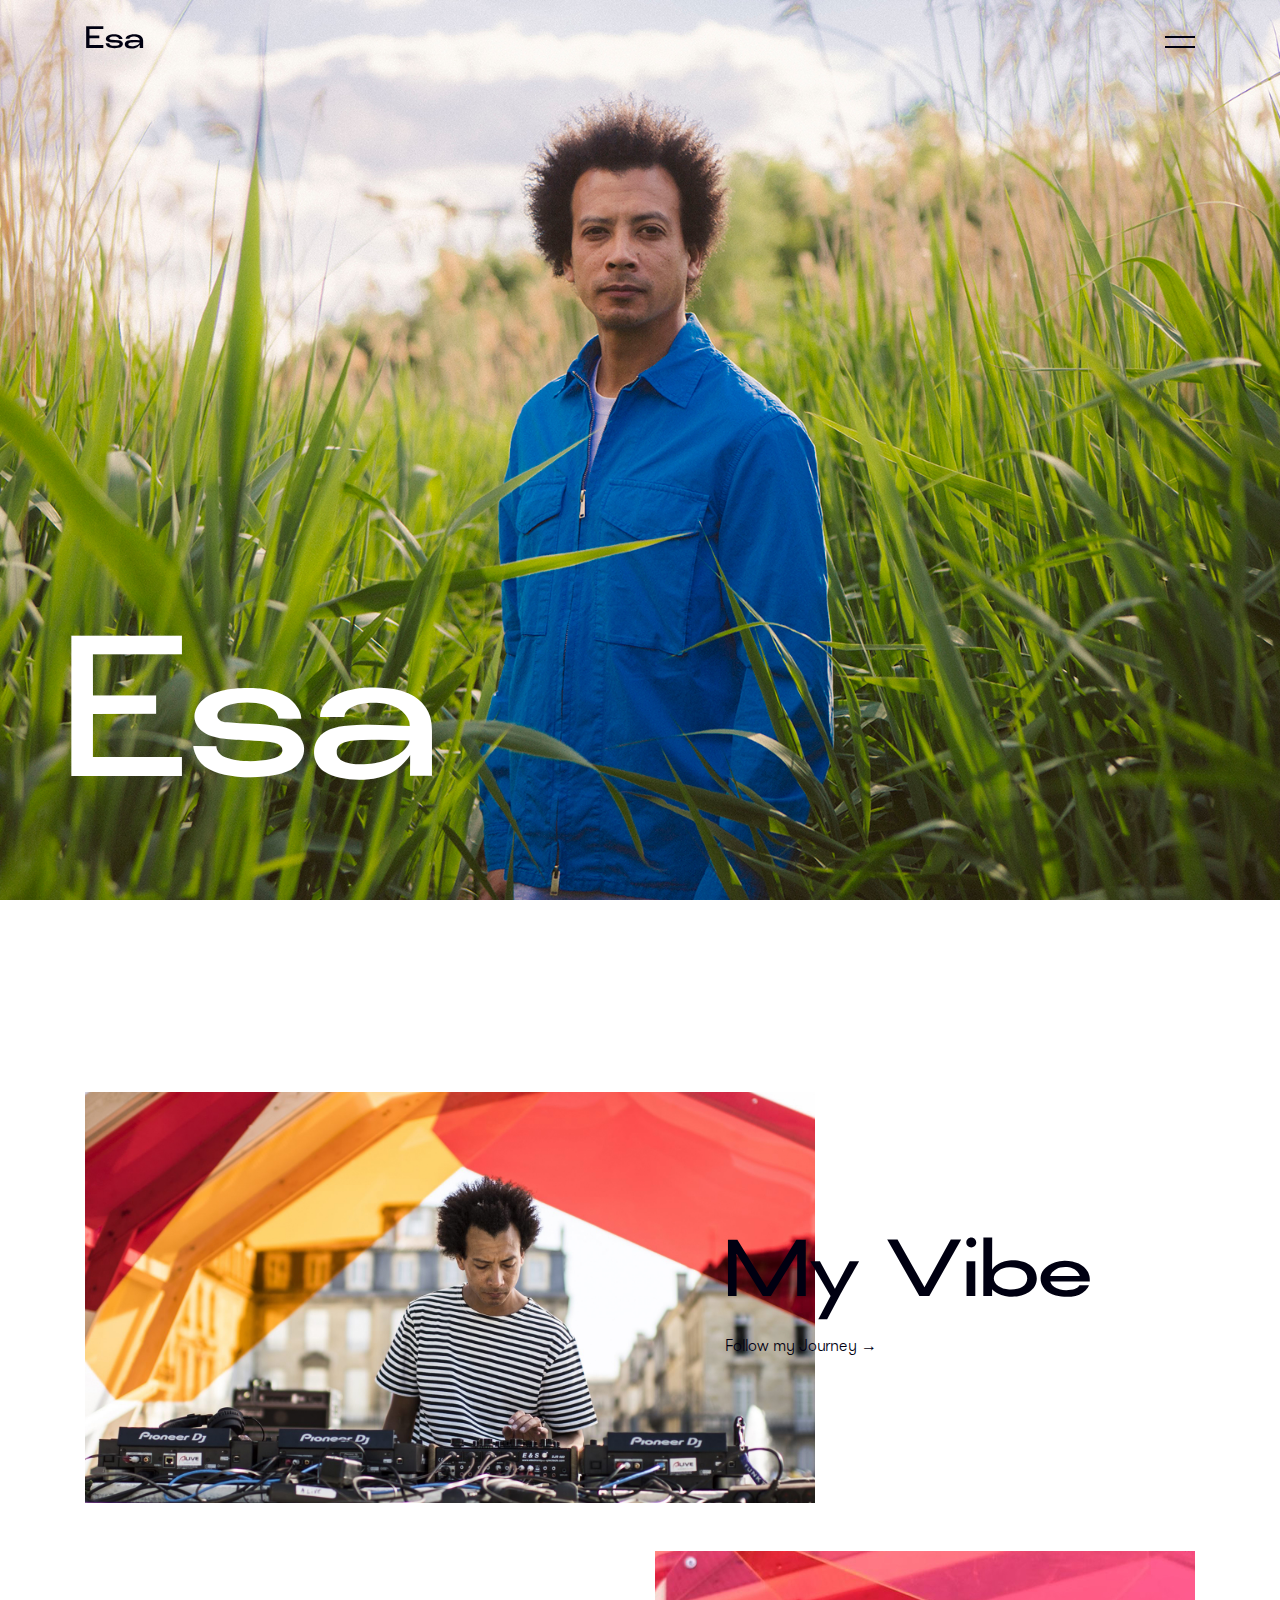
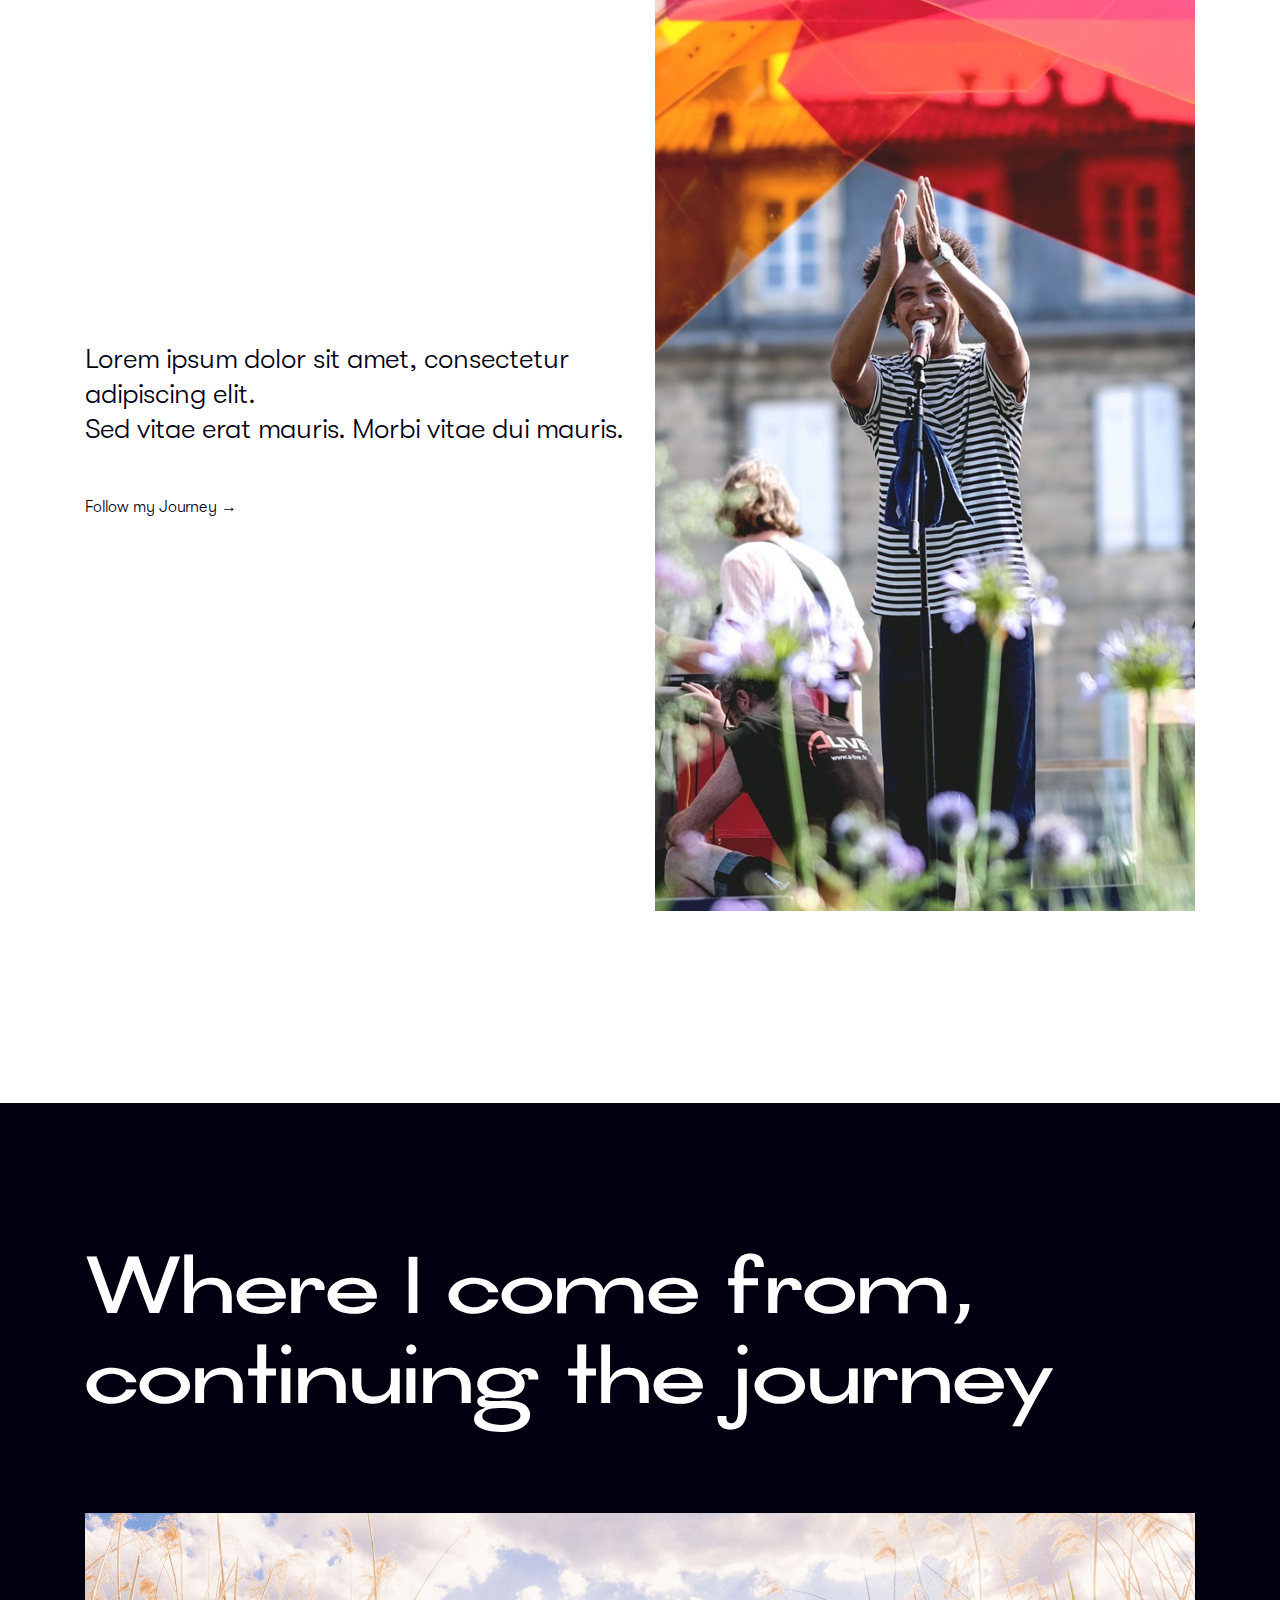
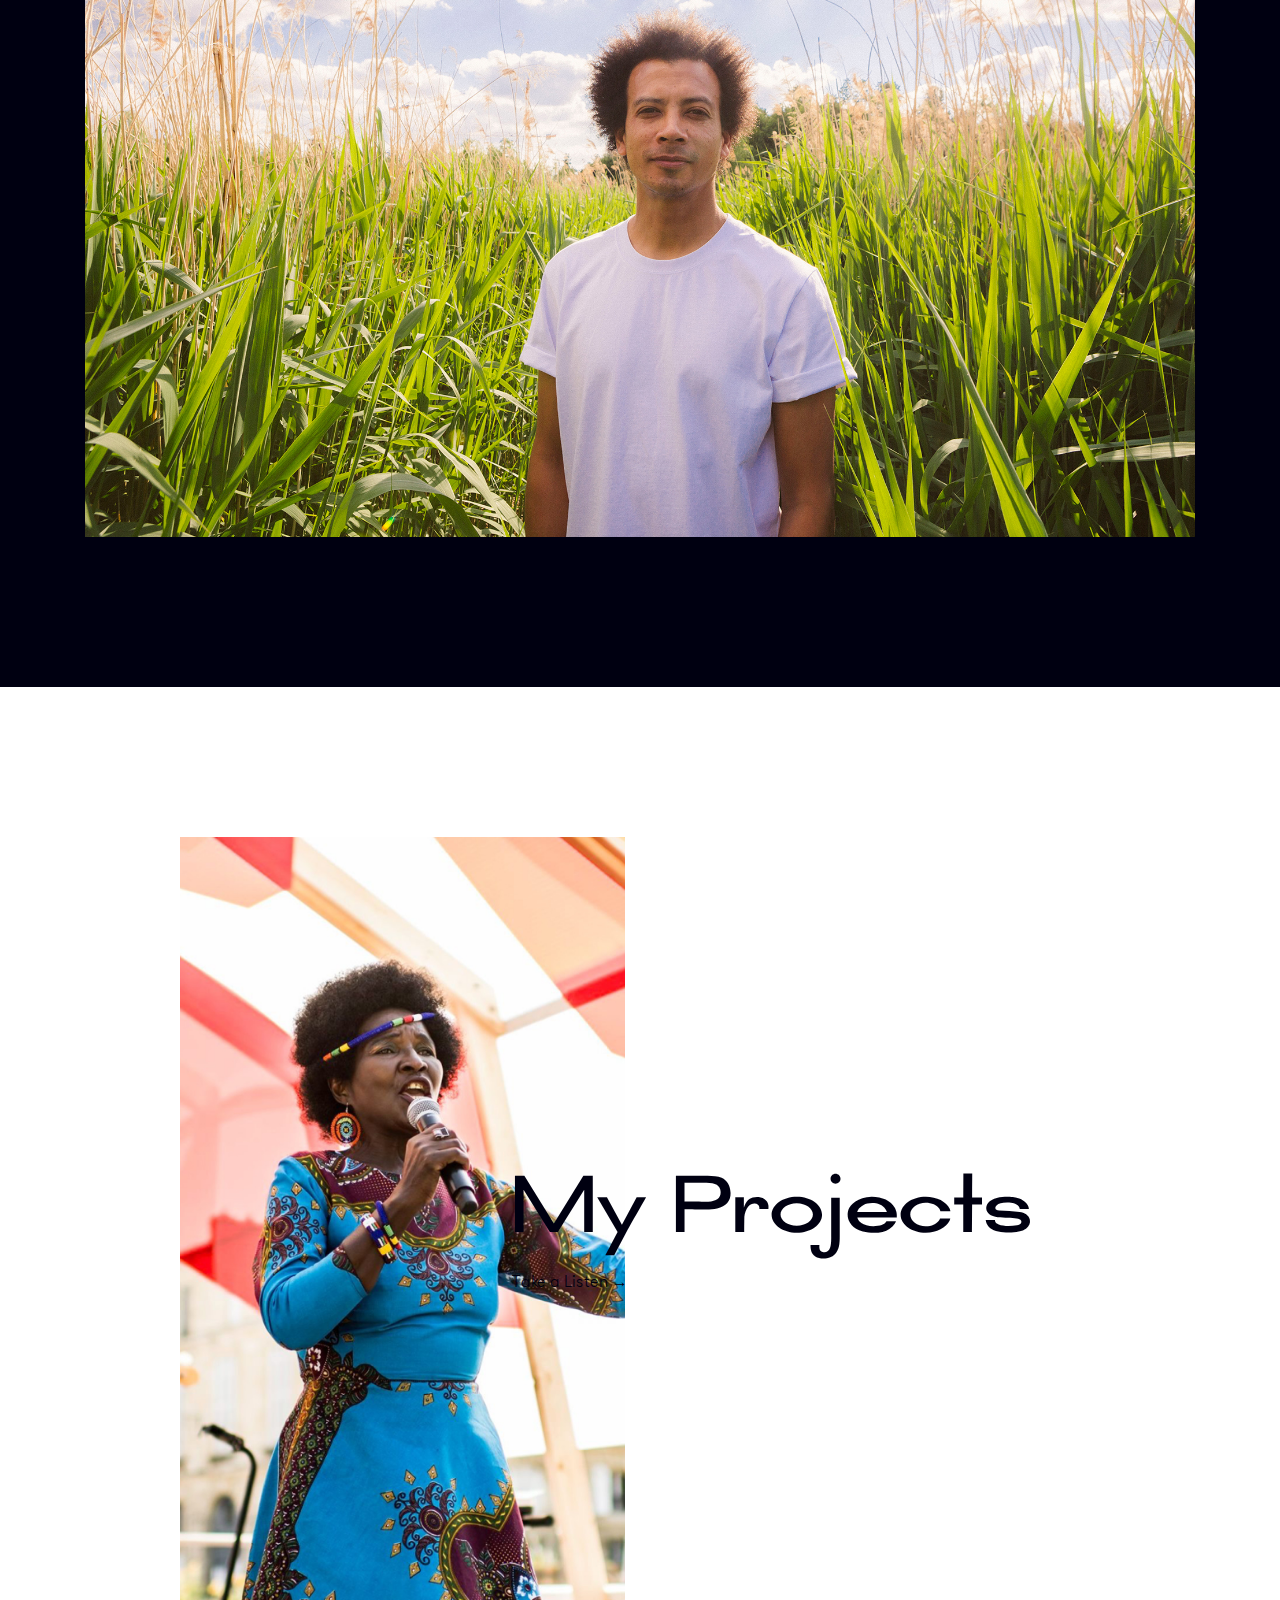
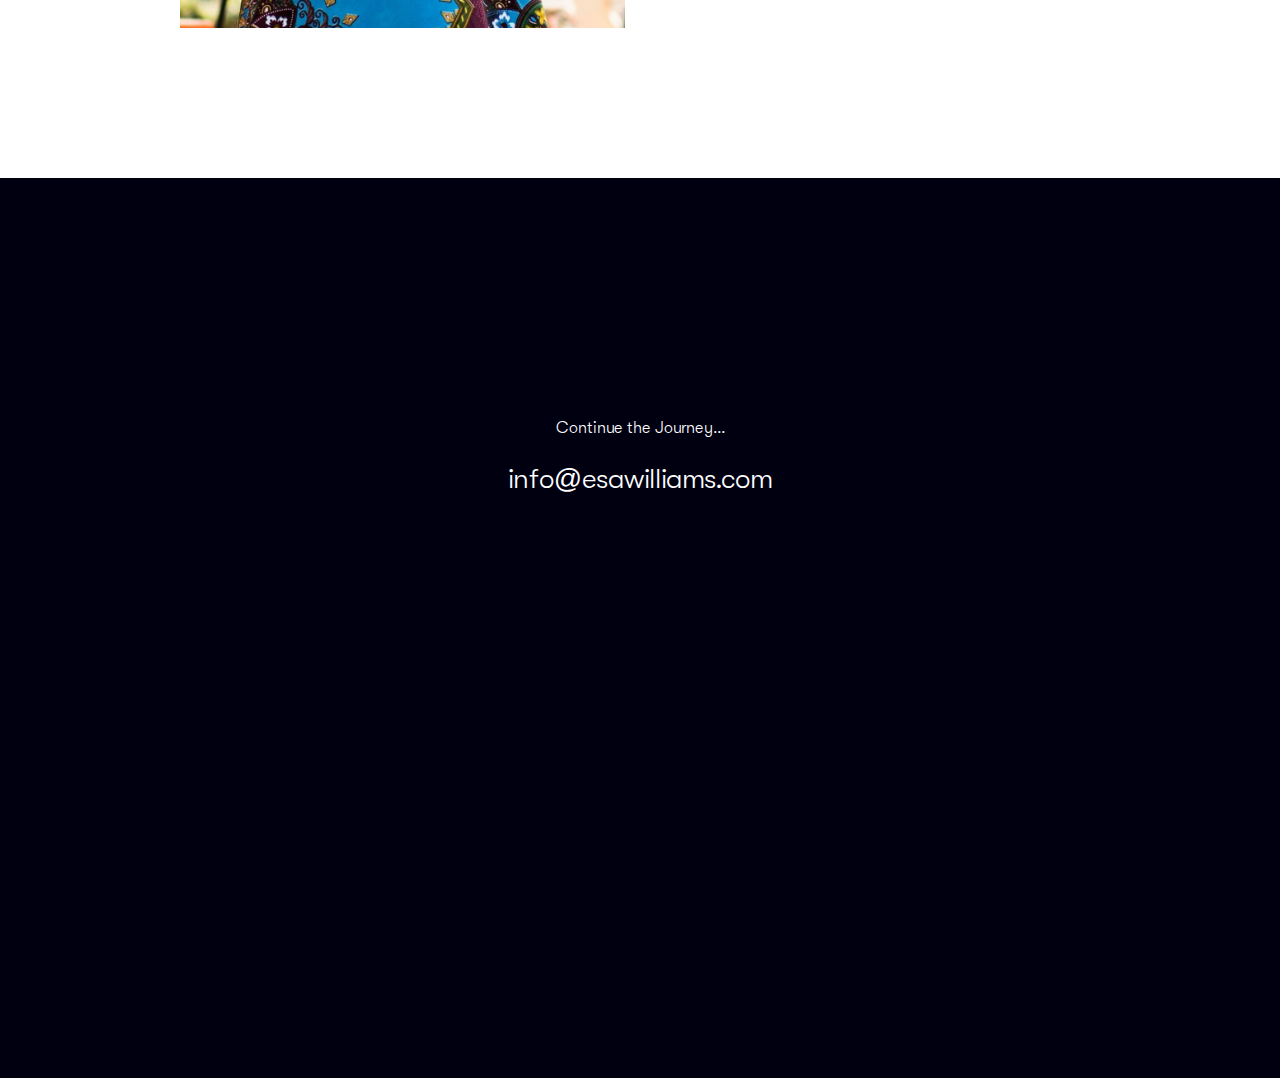
==== index.html @ cf5dcef5 "Initial commit" ====
<!DOCTYPE html>
<html lang="en">

<head>

  <meta charset="utf-8">
  <meta name="viewport" content="width=device-width, initial-scale=1, shrink-to-fit=no">
  <meta name="description" content="">
  <meta name="author" content="">

  <title>Esa</title>

  <!-- Bootstrap core CSS -->
  <link href="vendor/bootstrap/css/bootstrap.min.css" rel="stylesheet">

  <!-- Custom fonts for this template -->
  <link href="vendor/fontawesome-free/css/all.min.css" rel="stylesheet" type="text/css">
  <link href="https://fonts.googleapis.com/css?family=Montserrat:400,700" rel="stylesheet" type="text/css">
  <link href='https://fonts.googleapis.com/css?family=Kaushan+Script' rel='stylesheet' type='text/css'>
  <link href='https://fonts.googleapis.com/css?family=Droid+Serif:400,700,400italic,700italic' rel='stylesheet' type='text/css'>
  <link href='https://fonts.googleapis.com/css?family=Roboto+Slab:400,100,300,700' rel='stylesheet' type='text/css'>

  <!-- Custom styles for this template -->
  <link href="css/agency.css" rel="stylesheet">

</head>

<body id="page-top">

  <!-- Navigation -->
  <nav class="navbar navbar-dark fixed-top" id="mainNav">
    <div class="container justify-content-between">
      <a class="navbar-brand js-scroll-trigger" href="index.html">Esa</a>
      <button class="navbar-toggler navbar-toggler-right" type="button">
        <span></span>
        <span></span>
      </button>
    </div>
  </div>
  </nav>
  <div class="mobile-navbar h-100 d-flex align-items-center justify-content-center text-center">
    <div>
      <a class="d-block text-white js-scroll-trigger" href="#home">Home</a>
      <a class="d-block text-white js-scroll-trigger" href="#myvibe">My Vibe</a>
      <a class="d-block text-white js-scroll-trigger" href="#myjourney">My Journey</a>
      <a class="d-block text-white js-scroll-trigger" href="#myprojects">My Projects</a>
    </div>
  </div>

  <!-- Header -->
  <header class="h-100 d-flex align-items-end" id="home">
    <div class="container">
      <div class="row">
        <h1 class="mb-5">Esa</h1>
      </div>
    </div>
  </header>

  <!-- My Vibe -->
  <section class="page-section" id="myvibe">
    <div class="container">
      <div class="row d-flex align-items-center">
        <div class="col-md-8">
          <img class="img-fluid" src="img/home02.jpg" data-rellax-speed="1"/>
        </div>
        <div class="col-md-5 offset-md-6 position-absolute">
          <h1>My Vibe</h1>
          <a href="page-archive.html">Follow my Journey →</a>
        </div>
      </div>
      <div class="row pt-5 d-flex align-items-center">
        <div class="col-md-6">
          <h3 class="mb-5">
            Lorem ipsum dolor sit amet, consectetur adipiscing elit.
            <br/>
            Sed vitae erat mauris. Morbi vitae dui mauris.
          </h3>
          <a class="mt-3" href="page-archive.html">Follow my Journey →</a>
        </div>
        <div class="col-md-6">
          <img class="img-fluid" src="img/home03.jpg" data-rellax-speed="0.5"/>
        </div>
      </div>
    </div>
  </section>

  <!-- My Journey -->
  <section class="bg-dark" id="myjourney">
    <div class="container">
      <div class="row">
        <div class="col-12">
          <h1 class="text-white">Where I come from, continuing the journey</h1>
          <a href="#">Get to know me →</a>
        </div>
      </div>
    </div>
    <div class="container">
      <div class="row pt-5">
        <div class="col-12">
          <img class="img-fluid" src="img/home04.jpg" data-rellax-speed="0.5"/>
        </div>
      </div>  
    </div>
  </section>

  <!-- My Projects -->
  <section id="myprojects">
    <div class="container">
      <div class="row d-flex align-items-center">
        <div class="col-md-5 offset-md-1">
          <img class="img-fluid" src="img/home05.jpg" data-rellax-speed="1"/>
        </div>
        <div class="col-md-6 offset-md-4 position-absolute">
          <h1>My Projects</h1>
          <a href="#">Take a Listen →</a>
        </div>
      </div>
    </div>
  </section>

  <!-- Footer -->
  <footer class="footer page-section bg-dark">
    <div class="container py-5">
      <div class="row align-items-center">
        <div class="col-md-12">
          <p class="text-white">
            Continue the Journey...
          </p>
          <h3 class="text-white py-2">
            info@esawilliams.com
          </h3>
        </div>
      </div>
      <div class="row align-items-center">
        <div class="col-md-12">
          <ul class="list-inline quicklinks">
            <li class="list-inline-item">
              <a href="#">instagram</a>
            </li>
            <li class="list-inline-item">
              <a href="#">facebook</a>
            </li>
          </ul>
        </div>
      </div>
    </div>
  </footer>

  <!-- Portfolio Modals -->

  <!-- Modal 1 -->
  <div class="portfolio-modal modal fade" id="portfolioModal1" tabindex="-1" role="dialog" aria-hidden="true">
    <div class="modal-dialog">
      <div class="modal-content">
        <div class="close-modal" data-dismiss="modal">
          <div class="lr">
            <div class="rl"></div>
          </div>
        </div>
        <div class="container">
          <div class="row">
            <div class="col-lg-8 mx-auto">
              <div class="modal-body">
                <!-- Project Details Go Here -->
                <h2 class="text-uppercase">Project Name</h2>
                <p class="item-intro text-muted">Lorem ipsum dolor sit amet consectetur.</p>
                <img class="img-fluid d-block mx-auto" src="img/portfolio/01-full.jpg" alt="">
                <p>Use this area to describe your project. Lorem ipsum dolor sit amet, consectetur adipisicing elit. Est blanditiis dolorem culpa incidunt minus dignissimos deserunt repellat aperiam quasi sunt officia expedita beatae cupiditate, maiores repudiandae, nostrum, reiciendis facere nemo!</p>
                <ul class="list-inline">
                  <li>Date: January 2017</li>
                  <li>Client: Threads</li>
                  <li>Category: Illustration</li>
                </ul>
                <button class="btn btn-primary" data-dismiss="modal" type="button">
                  <i class="fas fa-times"></i>
                  Close Project</button>
              </div>
            </div>
          </div>
        </div>
      </div>
    </div>
  </div>

  <!-- Modal 2 -->
  <div class="portfolio-modal modal fade" id="portfolioModal2" tabindex="-1" role="dialog" aria-hidden="true">
    <div class="modal-dialog">
      <div class="modal-content">
        <div class="close-modal" data-dismiss="modal">
          <div class="lr">
            <div class="rl"></div>
          </div>
        </div>
        <div class="container">
          <div class="row">
            <div class="col-lg-8 mx-auto">
              <div class="modal-body">
                <!-- Project Details Go Here -->
                <h2 class="text-uppercase">Project Name</h2>
                <p class="item-intro text-muted">Lorem ipsum dolor sit amet consectetur.</p>
                <img class="img-fluid d-block mx-auto" src="img/portfolio/02-full.jpg" alt="">
                <p>Use this area to describe your project. Lorem ipsum dolor sit amet, consectetur adipisicing elit. Est blanditiis dolorem culpa incidunt minus dignissimos deserunt repellat aperiam quasi sunt officia expedita beatae cupiditate, maiores repudiandae, nostrum, reiciendis facere nemo!</p>
                <ul class="list-inline">
                  <li>Date: January 2017</li>
                  <li>Client: Explore</li>
                  <li>Category: Graphic Design</li>
                </ul>
                <button class="btn btn-primary" data-dismiss="modal" type="button">
                  <i class="fas fa-times"></i>
                  Close Project</button>
              </div>
            </div>
          </div>
        </div>
      </div>
    </div>
  </div>

  <!-- Modal 3 -->
  <div class="portfolio-modal modal fade" id="portfolioModal3" tabindex="-1" role="dialog" aria-hidden="true">
    <div class="modal-dialog">
      <div class="modal-content">
        <div class="close-modal" data-dismiss="modal">
          <div class="lr">
            <div class="rl"></div>
          </div>
        </div>
        <div class="container">
          <div class="row">
            <div class="col-lg-8 mx-auto">
              <div class="modal-body">
                <!-- Project Details Go Here -->
                <h2 class="text-uppercase">Project Name</h2>
                <p class="item-intro text-muted">Lorem ipsum dolor sit amet consectetur.</p>
                <img class="img-fluid d-block mx-auto" src="img/portfolio/03-full.jpg" alt="">
                <p>Use this area to describe your project. Lorem ipsum dolor sit amet, consectetur adipisicing elit. Est blanditiis dolorem culpa incidunt minus dignissimos deserunt repellat aperiam quasi sunt officia expedita beatae cupiditate, maiores repudiandae, nostrum, reiciendis facere nemo!</p>
                <ul class="list-inline">
                  <li>Date: January 2017</li>
                  <li>Client: Finish</li>
                  <li>Category: Identity</li>
                </ul>
                <button class="btn btn-primary" data-dismiss="modal" type="button">
                  <i class="fas fa-times"></i>
                  Close Project</button>
              </div>
            </div>
          </div>
        </div>
      </div>
    </div>
  </div>

  <!-- Modal 4 -->
  <div class="portfolio-modal modal fade" id="portfolioModal4" tabindex="-1" role="dialog" aria-hidden="true">
    <div class="modal-dialog">
      <div class="modal-content">
        <div class="close-modal" data-dismiss="modal">
          <div class="lr">
            <div class="rl"></div>
          </div>
        </div>
        <div class="container">
          <div class="row">
            <div class="col-lg-8 mx-auto">
              <div class="modal-body">
                <!-- Project Details Go Here -->
                <h2 class="text-uppercase">Project Name</h2>
                <p class="item-intro text-muted">Lorem ipsum dolor sit amet consectetur.</p>
                <img class="img-fluid d-block mx-auto" src="img/portfolio/04-full.jpg" alt="">
                <p>Use this area to describe your project. Lorem ipsum dolor sit amet, consectetur adipisicing elit. Est blanditiis dolorem culpa incidunt minus dignissimos deserunt repellat aperiam quasi sunt officia expedita beatae cupiditate, maiores repudiandae, nostrum, reiciendis facere nemo!</p>
                <ul class="list-inline">
                  <li>Date: January 2017</li>
                  <li>Client: Lines</li>
                  <li>Category: Branding</li>
                </ul>
                <button class="btn btn-primary" data-dismiss="modal" type="button">
                  <i class="fas fa-times"></i>
                  Close Project</button>
              </div>
            </div>
          </div>
        </div>
      </div>
    </div>
  </div>

  <!-- Modal 5 -->
  <div class="portfolio-modal modal fade" id="portfolioModal5" tabindex="-1" role="dialog" aria-hidden="true">
    <div class="modal-dialog">
      <div class="modal-content">
        <div class="close-modal" data-dismiss="modal">
          <div class="lr">
            <div class="rl"></div>
          </div>
        </div>
        <div class="container">
          <div class="row">
            <div class="col-lg-8 mx-auto">
              <div class="modal-body">
                <!-- Project Details Go Here -->
                <h2 class="text-uppercase">Project Name</h2>
                <p class="item-intro text-muted">Lorem ipsum dolor sit amet consectetur.</p>
                <img class="img-fluid d-block mx-auto" src="img/portfolio/05-full.jpg" alt="">
                <p>Use this area to describe your project. Lorem ipsum dolor sit amet, consectetur adipisicing elit. Est blanditiis dolorem culpa incidunt minus dignissimos deserunt repellat aperiam quasi sunt officia expedita beatae cupiditate, maiores repudiandae, nostrum, reiciendis facere nemo!</p>
                <ul class="list-inline">
                  <li>Date: January 2017</li>
                  <li>Client: Southwest</li>
                  <li>Category: Website Design</li>
                </ul>
                <button class="btn btn-primary" data-dismiss="modal" type="button">
                  <i class="fas fa-times"></i>
                  Close Project</button>
              </div>
            </div>
          </div>
        </div>
      </div>
    </div>
  </div>

  <!-- Modal 6 -->
  <div class="portfolio-modal modal fade" id="portfolioModal6" tabindex="-1" role="dialog" aria-hidden="true">
    <div class="modal-dialog">
      <div class="modal-content">
        <div class="close-modal" data-dismiss="modal">
          <div class="lr">
            <div class="rl"></div>
          </div>
        </div>
        <div class="container">
          <div class="row">
            <div class="col-lg-8 mx-auto">
              <div class="modal-body">
                <!-- Project Details Go Here -->
                <h2 class="text-uppercase">Project Name</h2>
                <p class="item-intro text-muted">Lorem ipsum dolor sit amet consectetur.</p>
                <img class="img-fluid d-block mx-auto" src="img/portfolio/06-full.jpg" alt="">
                <p>Use this area to describe your project. Lorem ipsum dolor sit amet, consectetur adipisicing elit. Est blanditiis dolorem culpa incidunt minus dignissimos deserunt repellat aperiam quasi sunt officia expedita beatae cupiditate, maiores repudiandae, nostrum, reiciendis facere nemo!</p>
                <ul class="list-inline">
                  <li>Date: January 2017</li>
                  <li>Client: Window</li>
                  <li>Category: Photography</li>
                </ul>
                <button class="btn btn-primary" data-dismiss="modal" type="button">
                  <i class="fas fa-times"></i>
                  Close Project</button>
              </div>
            </div>
          </div>
        </div>
      </div>
    </div>
  </div>

  <!-- Bootstrap core JavaScript -->
  <script src="vendor/jquery/jquery.min.js"></script>
  <script src="vendor/bootstrap/js/bootstrap.bundle.min.js"></script>

  <!-- Plugin JavaScript -->
  <script src="vendor/jquery-easing/jquery.easing.min.js"></script>

  <!-- Contact form JavaScript -->
  <script src="js/jqBootstrapValidation.js"></script>
  
  <script src="js/contact_me.js"></script>

  <!-- Custom scripts for this template -->
  <script src="js/agency.js"></script>
  <script src="js/rellax.min.js"></script>
  <script>
    var rellax = new Rellax('.rellax', {
      // center: true
      callback: function(position) {
          // callback every position change
          console.log(position);
      }
    });
  </script>

</body>

</html>
---- css/agency.css ----
/*!
 * Start Bootstrap - Agency v5.2.2 (https://startbootstrap.com/template-overviews/agency)
 * Copyright 2013-2019 Start Bootstrap
 * Licensed under MIT (https://github.com/BlackrockDigital/startbootstrap-agency/blob/master/LICENSE)
 */

@font-face {
	font-family: 'KonstantGrotesk';
	src: url('../fonts/KonstantGrotesk.eot');
	src: local('☺'), url('../fonts/KonstantGrotesk.woff') format('woff'), url('../fonts/KonstantGrotesk.ttf') format('truetype'), url('../fonts/KonstantGrotesk.svg') format('svg');
	font-weight: normal;
	font-style: normal;
}
@font-face {font-family: "GT Walsheim Pro Light";
  src: url("../fonts/1006eedb0e2fc86da0e0e58d55270c83.eot"); /* IE9*/
  src: url("../fonts/1006eedb0e2fc86da0e0e58d55270c83.eot?#iefix") format("embedded-opentype"), /* IE6-IE8 */
  url("../fonts/1006eedb0e2fc86da0e0e58d55270c83.woff2") format("woff2"), /* chrome、firefox */
  url("../fonts/1006eedb0e2fc86da0e0e58d55270c83.woff") format("woff"), /* chrome、firefox */
  url("../fonts/1006eedb0e2fc86da0e0e58d55270c83.ttf") format("truetype"), /* chrome、firefox、opera、Safari, Android, iOS 4.2+*/
  url("../fonts/1006eedb0e2fc86da0e0e58d55270c83.svg#GT Walsheim Pro Light") format("svg"); /* iOS 4.1- */
}

html, body {
  position: relative;
  height: 100%;
  color: #000011;
  font-family: 'GT Walsheim Pro Light', -apple-system, BlinkMacSystemFont, 'Segoe UI', Roboto, 'Helvetica Neue', Arial, sans-serif, 'Apple Color Emoji', 'Segoe UI Emoji', 'Segoe UI Symbol', 'Noto Color Emoji';
}

p {
  line-height: 1.25;
}

a {
  color: #000011;
}

a:hover {
  color: #000011;
}

.text-primary {
  color: #fed136 !important;
}
.overlay-text {
  float:right;
  width:65%; /*important*/
  bottom:21vw; /*important*/
  padding: 25px;
}
h1,
h2,
h3,
h4,
h5,
h6 {
  line-height: 1.25;
  font-family: 'GT Walsheim Pro Light', -apple-system, BlinkMacSystemFont, 'Segoe UI', Roboto, 'Helvetica Neue', Arial, sans-serif, 'Apple Color Emoji', 'Segoe UI Emoji', 'Segoe UI Symbol', 'Noto Color Emoji';
}
h1{
  font-size: 3rem;
  font-family: 'KonstantGrotesk';
}
.bring-front{
  position: relative;
  z-index: 3;
}
.gradient{
  background: rgb(87,18,221);
  background: linear-gradient(0deg, rgba(87,18,221,1) 30%, rgba(251,180,0,1) 100%);
}
.parallax {
  perspective: 1px;
  height: 100vh;
  overflow-x: hidden;
  overflow-y: auto;
  perspective-origin: 100%;
}
.parallax-layer {
  position: absolute;
}
.rellax{
  position: absolute;
  transition: all 1200ms ease-out;
  z-index: 1;
}
.square-1 {
  width: 600px;
  height: 600px;
  top: 0px;
  right: 0px;
}
.square-2 {
  width: 600px;
  height: 600px;
  top: 0px;
  left: 0px;
  border-radius: 50%;
  z-index: 2 !important;
}
.page-section {
  position: relative;
  min-height: 100%;
  padding: 15% 0;
}

.page-section h2.section-heading {
  font-size: 40px;
  margin-top: 0;
  margin-bottom: 15px;
}

.page-section h3.section-subheading {
  font-size: 16px;
  font-weight: 400;
  font-style: italic;
  margin-bottom: 75px;
  text-transform: none;
  font-family: 'Droid Serif', -apple-system, BlinkMacSystemFont, 'Segoe UI', Roboto, 'Helvetica Neue', Arial, sans-serif, 'Apple Color Emoji', 'Segoe UI Emoji', 'Segoe UI Symbol', 'Noto Color Emoji';
}

@media (min-width: 768px) {
  section {
    padding: 150px 0;
  }
}

::-moz-selection {
  background: #fed136;
  text-shadow: none;
}

::selection {
  background: #fed136;
  text-shadow: none;
}

img::-moz-selection {
  background: transparent;
}

img::selection {
  background: transparent;
}

img::-moz-selection {
  background: transparent;
}

.btn {
  font-family: 'GT Walsheim Pro Light', -apple-system, BlinkMacSystemFont, 'Segoe UI', Roboto, 'Helvetica Neue', Arial, sans-serif, 'Apple Color Emoji', 'Segoe UI Emoji', 'Segoe UI Symbol', 'Noto Color Emoji';
  font-weight: 700;
}

.btn-xl {
  font-size: 18px;
  padding: 20px 40px;
}

.btn-primary {
  background-color: #fed136;
  border-color: #fed136;
}

.btn-primary:active, .btn-primary:focus, .btn-primary:hover {
  background-color: #fec810 !important;
  border-color: #fec810 !important;
  color: white;
}

.btn-primary:active, .btn-primary:focus {
  box-shadow: 0 0 0 0.2rem rgba(254, 209, 55, 0.5) !important;
}

#mainNav {
  background-color: #fff;
  padding: 1rem 2rem;
}

#mainNav .navbar-toggler {
  font-size: 24px;
  right: 0;
  padding: 0;
  text-transform: uppercase;
  color: #000011;
  border: 0;
  background-color: transparent;
  font-family: 'Montserrat', -apple-system, BlinkMacSystemFont, 'Segoe UI', Roboto, 'Helvetica Neue', Arial, sans-serif, 'Apple Color Emoji', 'Segoe UI Emoji', 'Segoe UI Symbol', 'Noto Color Emoji';
}
#mainNav .navbar-toggler:focus{
  border:none;
  box-shadow: none;
  outline: none;
}

#mainNav .navbar-brand {
  width: 160px;
  color: #000011;
  margin: 0 !important;
  font-family: "KonstantGrotesk";
}

#mainNav .navbar-brand.active, #mainNav .navbar-brand:active, #mainNav .navbar-brand:focus, #mainNav .navbar-brand:hover {
  color: #fff;
}

#mainNav .navbar-nav{
  flex-direction: row !important;
}

#mainNav .navbar-nav .nav-item .nav-link {
  font-size: 90%;
  font-weight: 400;
  padding: 0.75em 0;
  letter-spacing: 1px;
  color: #000011;
}

#mainNav .navbar-nav .nav-item .nav-link.active, #mainNav .navbar-nav .nav-item .nav-link:hover {
  color: #fed136;
}
#mainNav.navbar-shrink{
  background-color: #fff;
}
#mainNav.navbar-shrink .navbar-brand {
  opacity: 1;
  font-size: 1.25em;
  padding: 12px 0;
}

@media (min-width: 992px) {
  h1{
    font-size: 4.5rem;
  }
  #mainNav {
    transition: padding-top 0.3s, padding-bottom 0.3s;
    border: none;
    background-color: transparent;
  }
  #mainNav .navbar-brand {
    font-size: 1.75em;
    transition: all 0.3s;
  }
  #mainNav .navbar-nav .nav-item .nav-link {
    padding: 1.1em 1em !important;
  }
  
}
/* MOBILE NAV */

.mobile-navbar {
  height: 100%;
  width: 100%;
  position: fixed;
  z-index: 1020;
  top: 0;
  left: 0;
  background-color: #000011;
  opacity: 0;
  pointer-events: none;
  transition: all 660ms ease-in;
}
.mobile-navbar.show{
  opacity: 1;
  pointer-events: auto;
}
.mobile-navbar a{
  font-size: 36px;
  transform: translateY(25%);
  opacity: 0;
  transition: all 660ms ease-in-out;
}
.mobile-navbar a:hover, .mobile-navbar a.active{
  color: #30b8b0;
}
.mobile-navbar.show a{
  transform: translateY(0);
  opacity: 1;
}

.mobile-navbar .closebtn {
  position: absolute;
  top: 20px;
  right: 45px;
  font-size: 60px;
}

.navbar-toggler {
  display: block;
  width: 30px;
  height: 20px;
  position: relative;
  -webkit-transform: rotate(0deg);
  -moz-transform: rotate(0deg);
  -o-transform: rotate(0deg);
  transform: rotate(0deg);
  -webkit-transition: 330ms ease-in-out;
  -moz-transition: 330ms ease-in-out;
  -o-transition: 330ms ease-in-out;
  transition: 330ms ease-in-out;
  cursor: pointer;
}

.navbar-toggler span {
  display: block;
  position: absolute;
  height: 2px;
  width: 100%;
  background: #000011;
  opacity: 1;
  left: 0;
  -webkit-transform: rotate(0deg);
  -moz-transform: rotate(0deg);
  -o-transform: rotate(0deg);
  transform: rotate(0deg);
  -webkit-transition: 330ms ease-in-out;
  -moz-transition: 330ms ease-in-out;
  -o-transition: 330ms ease-in-out;
  transition: 330ms ease-in-out;
}
.navbar-toggler span:nth-child(1) {
  top: 4px;
}

.navbar-toggler span:nth-child(2) {
  top: 14px;
}

.navbar-toggler.open span:nth-child(1) {
  top: 8px;
  -webkit-transform: rotate(45deg);
  -moz-transform: rotate(45deg);
  -o-transform: rotate(45deg);
  transform: rotate(45deg);
}

.navbar-toggler.open span:nth-child(2) {
  top: 8px;
  -webkit-transform: rotate(-45deg);
  -moz-transform: rotate(-45deg);
  -o-transform: rotate(-45deg);
  transform: rotate(-45deg);
}

/* Header */

header#home{
  background-image: url(../img/home.jpg);
}
header {
  text-align: center;
  color: white;
  background-repeat: no-repeat;
  background-attachment: scroll;
  background-position: center center;
  background-size: cover;
  background-color: #000000;
}

header h1 {
  font-size:11.25rem;
  text-align: left;
  margin: 0;
  margin-left: -0.4rem;
}

header .intro-text .intro-heading.heading-shrink {
  line-height: 0%;
  color: #fff;
  transition: all 660ms ease-in-out;
}

@media (min-width: 768px) {
  header .intro-text {
    padding-top: 150px;
    padding-bottom: 150px;
  }
  header .intro-text .intro-lead-in {
    font-size: 40px;
    font-style: italic;
    line-height: 40px;
    margin-bottom: 25px;
    font-family: 'Droid Serif', -apple-system, BlinkMacSystemFont, 'Segoe UI', Roboto, 'Helvetica Neue', Arial, sans-serif, 'Apple Color Emoji', 'Segoe UI Emoji', 'Segoe UI Symbol', 'Noto Color Emoji';
  }
  header .intro-text .intro-heading {
    font-size: 6rem;
    line-height: 6rem;
    font-family: 'GT Walsheim Pro Light', -apple-system, BlinkMacSystemFont, 'Segoe UI', Roboto, 'Helvetica Neue', Arial, sans-serif, 'Apple Color Emoji', 'Segoe UI Emoji', 'Segoe UI Symbol', 'Noto Color Emoji';
  }
}

.service-heading {
  margin: 15px 0;
  text-transform: none;
}

.bg-dark{
  background-color: #000011 !important;
}

#portfolio{
  min-height: 100%;
}
#portfolio .portfolio-list{
  margin: 6rem 0;
}
#portfolio .portfolio-item {
  position: absolute;
  width: 100%;
  height: 100%;
  opacity: 0;
  transition: opacity 660ms ease-in;
}
#portfolio .portfolio-item img{
  width: 100%;
  height: auto;
}
#portfolio .portfolio-item.active {
  width: 100%;
  height: 100%;
  opacity: 1;
  transition: opacity 330ms ease-out;
}

#portfolio .portfolio-link {
  font-size: 6rem;
  line-height: 6rem;
  color: transparent;
  -webkit-text-stroke: 1px #fff;
  transition: all 330ms ease-in;
}
#portfolio .portfolio-link:hover {
  text-decoration: none;
  color: #fff;
  transition: all 130ms ease-out;
}

#portfolio .portfolio-preview{
  position: absolute;
  top: 25%;
  left: calc(50% - 320px);
  width: 640px;
  height: 640px;
  overflow: hidden;
  background-color: #101010;
}
/* Experimental */

#portfolio .portfolio-preview::before {
	animation: grain 8s steps(10) infinite;
	background-image: url(../img/noise.png);
	content: '';
	height: 300%;
	left: -50%;
	opacity: 1;
	position: fixed;
	top: -100%;
	width: 300%;
}

@keyframes grain {
  0%, 100% { transform:translate(0, 0); }
  10% { transform:translate(-5%, -10%); }
  20% { transform:translate(-15%, 5%); }
  30% { transform:translate(7%, -25%); }
  40% { transform:translate(-5%, 25%); }
  50% { transform:translate(-15%, 10%); }
  60% { transform:translate(15%, 0%); }
  70% { transform:translate(0%, 15%); }
  80% { transform:translate(3%, 35%); }
  90% { transform:translate(-10%, 10%); }
}

#portfolio .portfolio-item .portfolio-link .portfolio-hover {
  position: absolute;
  width: 100%;
  height: 100%;
  transition: all ease 0.5s;
  background: rgba(254, 209, 54, 0.9);
}

#portfolio .portfolio-item .portfolio-link .portfolio-hover:hover {
}

#portfolio .portfolio-item .portfolio-link .portfolio-hover .portfolio-hover-content {
  font-size: 20px;
  position: absolute;
  top: 50%;
  width: 100%;
  height: 20px;
  margin-top: -12px;
  text-align: center;
  color: white;
}

#portfolio .portfolio-item .portfolio-link .portfolio-hover .portfolio-hover-content i {
  margin-top: -12px;
}

#portfolio .portfolio-item .portfolio-link .portfolio-hover .portfolio-hover-content h3,
#portfolio .portfolio-item .portfolio-link .portfolio-hover .portfolio-hover-content h4 {
  margin: 0;
}

#portfolio .portfolio-item .portfolio-caption {
  max-width: 400px;
  margin: 0 auto;
  padding: 25px;
  text-align: center;
  color: #ffffff;
}

#portfolio .portfolio-item .portfolio-caption h4 {
  margin: 0;
  text-transform: none;
}

#portfolio .portfolio-item .portfolio-caption p {
  font-size: 16px;
  font-style: italic;
  margin: 0;
  font-family: 'Droid Serif', -apple-system, BlinkMacSystemFont, 'Segoe UI', Roboto, 'Helvetica Neue', Arial, sans-serif, 'Apple Color Emoji', 'Segoe UI Emoji', 'Segoe UI Symbol', 'Noto Color Emoji';
}

@media (min-width: 767px) {
  #portfolio .portfolio-item {
    margin: 0;
  }
}

.portfolio-modal .modal-dialog {
  margin: 1rem;
  max-width: 100vw;
}

.portfolio-modal .modal-content {
  padding: 100px 0;
  text-align: center;
}

.portfolio-modal .modal-content h2 {
  font-size: 3em;
  margin-bottom: 15px;
}

.portfolio-modal .modal-content p {
  margin-bottom: 30px;
}

.portfolio-modal .modal-content p.item-intro {
  font-size: 16px;
  font-style: italic;
  margin: 20px 0 30px;
  font-family: 'Droid Serif', -apple-system, BlinkMacSystemFont, 'Segoe UI', Roboto, 'Helvetica Neue', Arial, sans-serif, 'Apple Color Emoji', 'Segoe UI Emoji', 'Segoe UI Symbol', 'Noto Color Emoji';
}

.portfolio-modal .modal-content ul.list-inline {
  margin-top: 0;
  margin-bottom: 30px;
}

.portfolio-modal .modal-content img {
  margin-bottom: 30px;
}

.portfolio-modal .modal-content button {
  cursor: pointer;
}

.portfolio-modal .close-modal {
  position: absolute;
  top: 25px;
  right: 25px;
  width: 75px;
  height: 75px;
  cursor: pointer;
  background-color: transparent;
}

.portfolio-modal .close-modal:hover {
  opacity: 0.3;
}

.portfolio-modal .close-modal .lr {
  /* Safari and Chrome */
  z-index: 1051;
  width: 1px;
  height: 75px;
  margin-left: 35px;
  /* IE 9 */
  transform: rotate(45deg);
  background-color: #212529;
}

.portfolio-modal .close-modal .lr .rl {
  /* Safari and Chrome */
  z-index: 1052;
  width: 1px;
  height: 75px;
  /* IE 9 */
  transform: rotate(90deg);
  background-color: #212529;
}

.timeline {
  position: relative;
  padding: 0;
  list-style: none;
}

.timeline:before {
  position: absolute;
  top: 0;
  bottom: 0;
  left: 40px;
  width: 2px;
  margin-left: -1.5px;
  content: '';
  background-color: #e9ecef;
}

.timeline > li {
  position: relative;
  min-height: 50px;
  margin-bottom: 50px;
}

.timeline > li:after, .timeline > li:before {
  display: table;
  content: ' ';
}

.timeline > li:after {
  clear: both;
}

.timeline > li .timeline-panel {
  position: relative;
  float: right;
  width: 100%;
  padding: 0 20px 0 100px;
  text-align: left;
}

.timeline > li .timeline-panel:before {
  right: auto;
  left: -15px;
  border-right-width: 15px;
  border-left-width: 0;
}

.timeline > li .timeline-panel:after {
  right: auto;
  left: -14px;
  border-right-width: 14px;
  border-left-width: 0;
}

.timeline > li .timeline-image {
  position: absolute;
  z-index: 100;
  left: 0;
  width: 80px;
  height: 80px;
  margin-left: 0;
  text-align: center;
  color: white;
  border: 7px solid #e9ecef;
  border-radius: 100%;
  background-color: #fed136;
}

.timeline > li .timeline-image h4 {
  font-size: 10px;
  line-height: 14px;
  margin-top: 12px;
}

.timeline > li.timeline-inverted > .timeline-panel {
  float: right;
  padding: 0 20px 0 100px;
  text-align: left;
}

.timeline > li.timeline-inverted > .timeline-panel:before {
  right: auto;
  left: -15px;
  border-right-width: 15px;
  border-left-width: 0;
}

.timeline > li.timeline-inverted > .timeline-panel:after {
  right: auto;
  left: -14px;
  border-right-width: 14px;
  border-left-width: 0;
}

.timeline > li:last-child {
  margin-bottom: 0;
}

.timeline .timeline-heading h4 {
  margin-top: 0;
  color: inherit;
}

.timeline .timeline-heading h4.subheading {
  text-transform: none;
}

.timeline .timeline-body > ul,
.timeline .timeline-body > p {
  margin-bottom: 0;
}

@media (min-width: 768px) {
  .timeline:before {
    left: 50%;
  }
  .timeline > li {
    min-height: 100px;
    margin-bottom: 100px;
  }
  .timeline > li .timeline-panel {
    float: left;
    width: 41%;
    padding: 0 20px 20px 30px;
    text-align: right;
  }
  .timeline > li .timeline-image {
    left: 50%;
    width: 100px;
    height: 100px;
    margin-left: -50px;
  }
  .timeline > li .timeline-image h4 {
    font-size: 13px;
    line-height: 18px;
    margin-top: 16px;
  }
  .timeline > li.timeline-inverted > .timeline-panel {
    float: right;
    padding: 0 30px 20px 20px;
    text-align: left;
  }
}

@media (min-width: 992px) {
  .timeline > li {
    min-height: 150px;
  }
  .timeline > li .timeline-panel {
    padding: 0 20px 20px;
  }
  .timeline > li .timeline-image {
    width: 150px;
    height: 150px;
    margin-left: -75px;
  }
  .timeline > li .timeline-image h4 {
    font-size: 18px;
    line-height: 26px;
    margin-top: 30px;
  }
  .timeline > li.timeline-inverted > .timeline-panel {
    padding: 0 20px 20px;
  }
}

@media (min-width: 1200px) {
  .timeline > li {
    min-height: 170px;
  }
  .timeline > li .timeline-panel {
    padding: 0 20px 20px 100px;
  }
  .timeline > li .timeline-image {
    width: 170px;
    height: 170px;
    margin-left: -85px;
  }
  .timeline > li .timeline-image h4 {
    margin-top: 40px;
  }
  .timeline > li.timeline-inverted > .timeline-panel {
    padding: 0 100px 20px 20px;
  }
}

.team-member {
  margin-bottom: 50px;
  text-align: center;
}

.team-member img {
  width: 225px;
  height: 225px;
  border: 7px solid rgba(0, 0, 0, 0.1);
}

.team-member h4 {
  margin-top: 25px;
  margin-bottom: 0;
  text-transform: none;
}

.team-member p {
  margin-top: 0;
}

section#contact {
  background-color: #212529;
  background-image: url("../img/map-image.png");
  background-repeat: no-repeat;
  background-position: center;
}

section#contact .section-heading {
  color: #fff;
}

section#contact .form-group {
  margin-bottom: 25px;
}

section#contact .form-group input,
section#contact .form-group textarea {
  padding: 20px;
}

section#contact .form-group input.form-control {
  height: auto;
}

section#contact .form-group textarea.form-control {
  height: 248px;
}

section#contact .form-control:focus {
  border-color: #fed136;
  box-shadow: none;
}

section#contact ::-webkit-input-placeholder {
  font-weight: 700;
  color: #ced4da;
  font-family: 'GT Walsheim Pro Light', -apple-system, BlinkMacSystemFont, 'Segoe UI', Roboto, 'Helvetica Neue', Arial, sans-serif, 'Apple Color Emoji', 'Segoe UI Emoji', 'Segoe UI Symbol', 'Noto Color Emoji';
}

section#contact :-moz-placeholder {
  font-weight: 700;
  color: #ced4da;
  font-family: 'GT Walsheim Pro Light', -apple-system, BlinkMacSystemFont, 'Segoe UI', Roboto, 'Helvetica Neue', Arial, sans-serif, 'Apple Color Emoji', 'Segoe UI Emoji', 'Segoe UI Symbol', 'Noto Color Emoji';
}

section#contact ::-moz-placeholder {
  font-weight: 700;
  color: #ced4da;
  font-family: 'GT Walsheim Pro Light', -apple-system, BlinkMacSystemFont, 'Segoe UI', Roboto, 'Helvetica Neue', Arial, sans-serif, 'Apple Color Emoji', 'Segoe UI Emoji', 'Segoe UI Symbol', 'Noto Color Emoji';
}

section#contact :-ms-input-placeholder {
  font-weight: 700;
  color: #ced4da;
  font-family: 'GT Walsheim Pro Light', -apple-system, BlinkMacSystemFont, 'Segoe UI', Roboto, 'Helvetica Neue', Arial, sans-serif, 'Apple Color Emoji', 'Segoe UI Emoji', 'Segoe UI Symbol', 'Noto Color Emoji';
}

.footer {
  background-color: #5712DD;
  text-align: center;
}

.footer span.copyright {
  font-size: 90%;
  line-height: 40px;
  text-transform: none;
  font-family: 'GT Walsheim Pro Light', -apple-system, BlinkMacSystemFont, 'Segoe UI', Roboto, 'Helvetica Neue', Arial, sans-serif, 'Apple Color Emoji', 'Segoe UI Emoji', 'Segoe UI Symbol', 'Noto Color Emoji';
}

.footer ul.quicklinks {
  font-size: 90%;
  line-height: 40px;
  margin-bottom: 0;
  text-transform: none;
  font-family: 'GT Walsheim Pro Light', -apple-system, BlinkMacSystemFont, 'Segoe UI', Roboto, 'Helvetica Neue', Arial, sans-serif, 'Apple Color Emoji', 'Segoe UI Emoji', 'Segoe UI Symbol', 'Noto Color Emoji';
}

ul.social-buttons {
  margin-bottom: 0;
}

ul.social-buttons li a {
  font-size: 20px;
  line-height: 50px;
  display: block;
  width: 50px;
  height: 50px;
  transition: all 0.3s;
  color: white;
  border-radius: 100%;
  outline: none;
  background-color: #212529;
}

ul.social-buttons li a:active, ul.social-buttons li a:focus, ul.social-buttons li a:hover {
  background-color: #fed136;
}
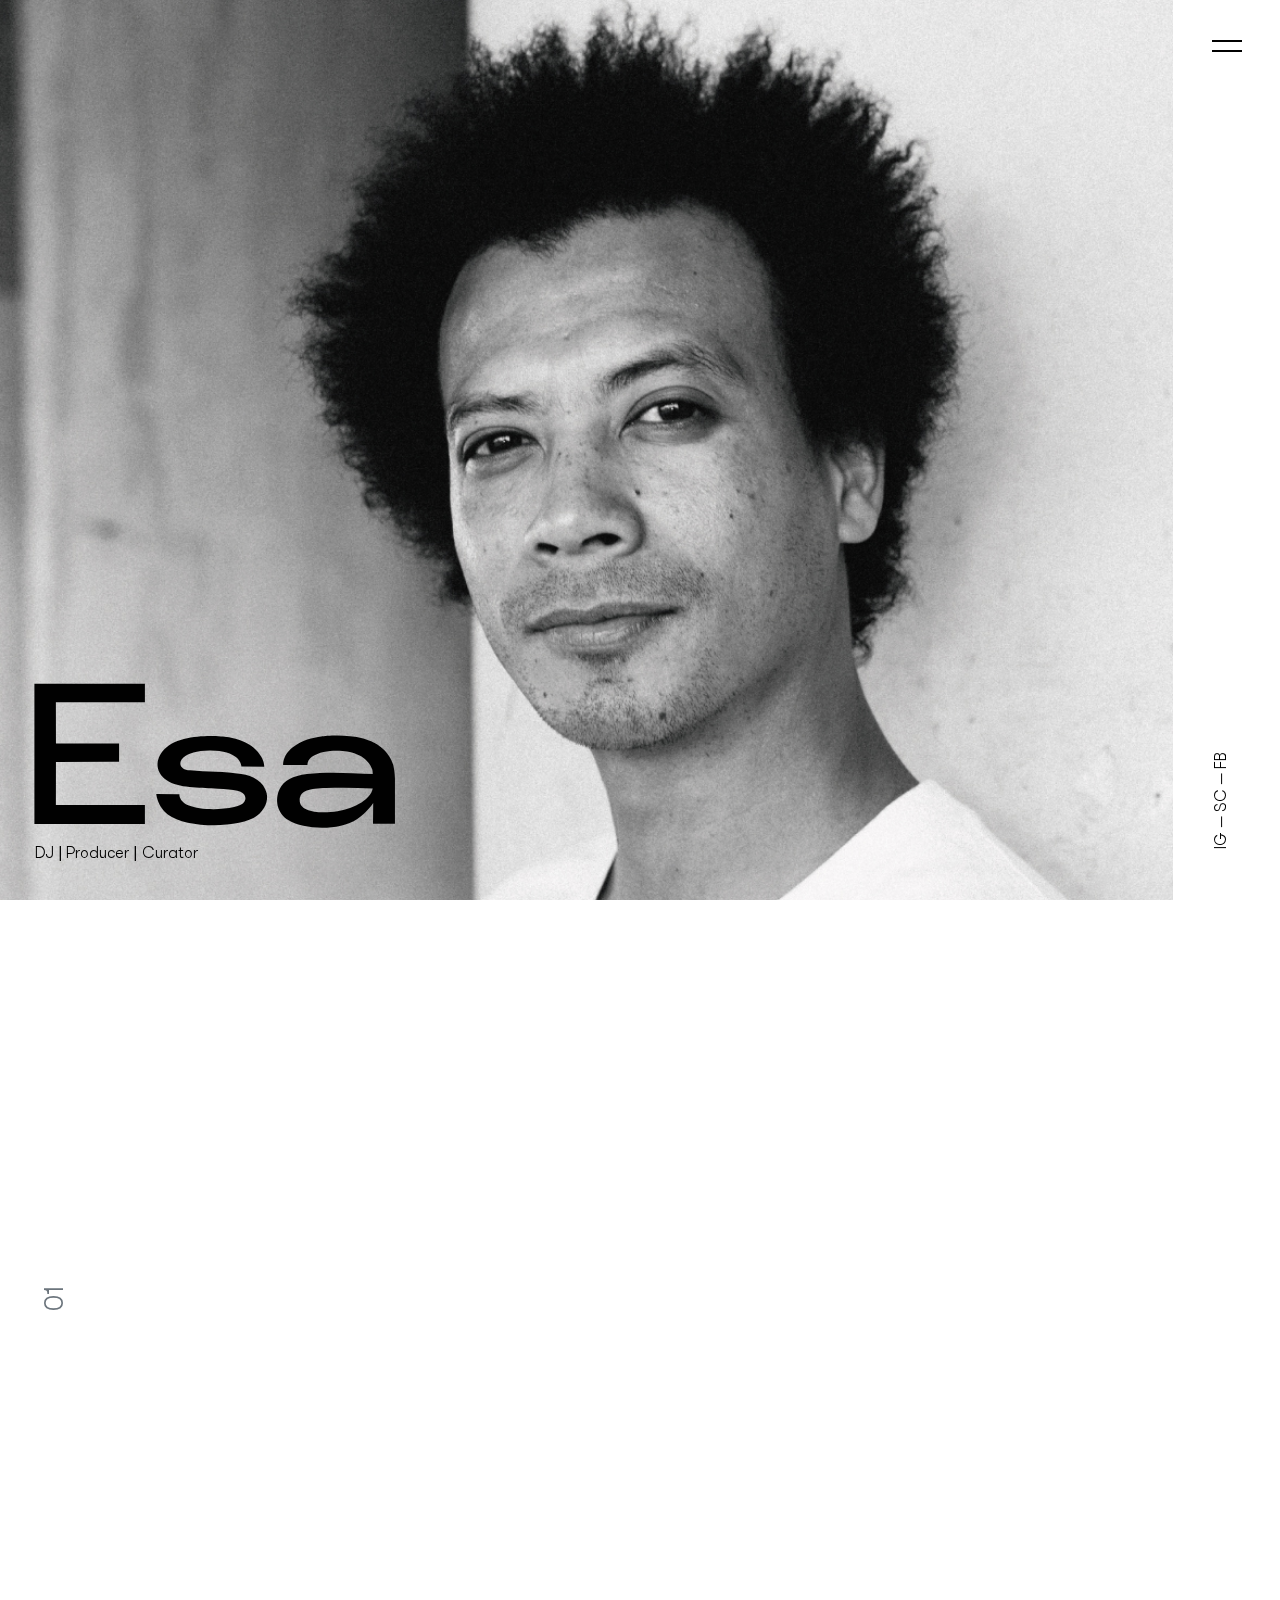
==== commit 73e05257: "v2" ====
--- a/index.html
+++ b/index.html
@@ -13,344 +13,150 @@
   <!-- Bootstrap core CSS -->
   <link href="vendor/bootstrap/css/bootstrap.min.css" rel="stylesheet">
 
-  <!-- Custom fonts for this template -->
-  <link href="vendor/fontawesome-free/css/all.min.css" rel="stylesheet" type="text/css">
-  <link href="https://fonts.googleapis.com/css?family=Montserrat:400,700" rel="stylesheet" type="text/css">
-  <link href='https://fonts.googleapis.com/css?family=Kaushan+Script' rel='stylesheet' type='text/css'>
-  <link href='https://fonts.googleapis.com/css?family=Droid+Serif:400,700,400italic,700italic' rel='stylesheet' type='text/css'>
-  <link href='https://fonts.googleapis.com/css?family=Roboto+Slab:400,100,300,700' rel='stylesheet' type='text/css'>
-
   <!-- Custom styles for this template -->
   <link href="css/agency.css" rel="stylesheet">
+  <link href="css/aos.css" rel="stylesheet">
 
 </head>
 
-<body id="page-top">
+<body class="home" id="page-top">
 
   <!-- Navigation -->
-  <nav class="navbar navbar-dark fixed-top" id="mainNav">
-    <div class="container justify-content-between">
-      <a class="navbar-brand js-scroll-trigger" href="index.html">Esa</a>
-      <button class="navbar-toggler navbar-toggler-right" type="button">
-        <span></span>
-        <span></span>
-      </button>
-    </div>
+  <nav class="navbar fixed-top justify-content-between" id="mainNav">
+    <a class="navbar-brand js-scroll-trigger" href="index.html">Esa</a>
+    <button class="navbar-toggler navbar-toggler-right" type="button">
+      <span></span>
+      <span></span>
+    </button>
   </div>
   </nav>
-  <div class="mobile-navbar h-100 d-flex align-items-center justify-content-center text-center">
-    <div>
-      <a class="d-block text-white js-scroll-trigger" href="#home">Home</a>
-      <a class="d-block text-white js-scroll-trigger" href="#myvibe">My Vibe</a>
-      <a class="d-block text-white js-scroll-trigger" href="#myjourney">My Journey</a>
-      <a class="d-block text-white js-scroll-trigger" href="#myprojects">My Projects</a>
+  <div class="mobile-navbar h-100 d-flex align-items-end">
+    <div class="inner">
+      <a class="d-block" href="index.html">Home</a>
+      <a class="d-block" href="page-bio.html">Bio</a>
+      <a class="d-block" href="page-archive.html">Journal</a>
+      <a class="d-block" href="page-projects.html">Projects</a>
+      <a class="d-block" href="mailto:thomas@thepool-london.com">Booking</a>
     </div>
   </div>
 
+  <div class="sidebar">
+    <a href="https://www.instagram.com/esawilliams/" target="_blank">IG</a> — 
+    <a href="https://soundcloud.com/esawilliams" target="_blank">SC</a> — 
+    <a href="https://www.facebook.com/esawilliams.music/" target="_blank">FB</a>
+  </div>
+
+
   <!-- Header -->
-  <header class="h-100 d-flex align-items-end" id="home">
-    <div class="container">
-      <div class="row">
-        <h1 class="mb-5">Esa</h1>
+  <header class="h-100" id="home">
+    <div class="row no-gutters h-100">
+      <div class="col-md-11 cover h-100 d-flex align-items-end" style="background-image: url(img/home.jpg);">
+        <div class="inner" data-aos="fade-left" data-aos-duration="600">
+          <span class="h1">Esa</span><br/>
+          DJ | Producer | Curator
+        </div>
       </div>
     </div>
   </header>
 
   <!-- My Vibe -->
   <section class="page-section" id="myvibe">
-    <div class="container">
-      <div class="row d-flex align-items-center">
-        <div class="col-md-8">
-          <img class="img-fluid" src="img/home02.jpg" data-rellax-speed="1"/>
-        </div>
-        <div class="col-md-5 offset-md-6 position-absolute">
-          <h1>My Vibe</h1>
-          <a href="page-archive.html">Follow my Journey →</a>
-        </div>
+    <div class="row d-flex align-items-center no-gutters">
+      <div class="col-md-1 d-flex justify-content-center">
+        <h3 class="section-num text-muted">01</h3>
       </div>
-      <div class="row pt-5 d-flex align-items-center">
-        <div class="col-md-6">
-          <h3 class="mb-5">
-            Lorem ipsum dolor sit amet, consectetur adipiscing elit.
-            <br/>
-            Sed vitae erat mauris. Morbi vitae dui mauris.
-          </h3>
-          <a class="mt-3" href="page-archive.html">Follow my Journey →</a>
-        </div>
-        <div class="col-md-6">
-          <img class="img-fluid" src="img/home03.jpg" data-rellax-speed="0.5"/>
-        </div>
+      <div class="col-md-4" data-aos="fade-up" data-aos-duration="300">
+        <h1>Bio</h1>
+        <h3 class="mb-4">
+          A producer, DJ and curator, London-based South African Esa Williams is a true musical polymath.
+        </h3>
+        <a href="page-bio.html">Read More →</a>
+      </div>
+      <div class="col-md-6 offset-1" data-aos="fade-left" data-aos-duration="600">
+        <img class="img-fluid" src="img/home02.jpg" data-rellax-speed="3"/>
       </div>
     </div>
   </section>
 
   <!-- My Journey -->
   <section class="bg-dark" id="myjourney">
-    <div class="container">
-      <div class="row">
-        <div class="col-12">
-          <h1 class="text-white">Where I come from, continuing the journey</h1>
-          <a href="#">Get to know me →</a>
+    <div class="row text-white no-gutters">
+      <div class="col-md-1 d-flex align-items-center justify-content-center">
+        <h3 class="section-num text-muted">02</h3>
+      </div>
+      <div class="col-5 pt-5">
+        <div class="row pt-5" data-aos="fade-right" data-aos-duration="600">
+          <div class="col">
+            <h3 class="mb-4">
+              "I remember going to a bar. I told the guy, listen, I don’t have demos but I can give you a live demo. I took the bongo drum in, some records and started mixing."
+            </h3>
+            <a class="text-white" href="page-archive.html">Follow my journey →</a>
+          </div>
+        </div>
+        <div class="row pt-5" data-aos="fade-up" data-aos-duration="600">
+          <div class="col-md-9">
+            <img class="img-fluid" src="img/home07.jpg" data-rellax-speed="0.5"/>
+          </div>
         </div>
       </div>
-    </div>
-    <div class="container">
-      <div class="row pt-5">
-        <div class="col-12">
-          <img class="img-fluid" src="img/home04.jpg" data-rellax-speed="0.5"/>
+      <div class="col-5">
+        <div class="row pb-5" data-aos="fade-up" data-aos-duration="600">
+          <div class="col-md-9 offset-3">
+            <img class="img-fluid" src="img/home08.jpg" data-rellax-speed="2"/>
+          </div>
         </div>
-      </div>  
+        <div class="row pt-3" data-aos="fade-left" data-aos-duration="600">
+          <div class="col-md-11">
+            <h1>Journal</h1>
+            <h3 class="mb-4">
+              Daily inspiration, news & new discoveries…
+            </h3>
+            <a class="text-white" href="page-archive.html">Read More →</a>
+          </div>
+        </div>
+      </div>
     </div>
   </section>
 
   <!-- My Projects -->
   <section id="myprojects">
-    <div class="container">
-      <div class="row d-flex align-items-center">
-        <div class="col-md-5 offset-md-1">
-          <img class="img-fluid" src="img/home05.jpg" data-rellax-speed="1"/>
-        </div>
-        <div class="col-md-6 offset-md-4 position-absolute">
-          <h1>My Projects</h1>
-          <a href="#">Take a Listen →</a>
-        </div>
+    <div class="row d-flex align-items-center no-gutters">
+      <h3 class="section-num text-muted position-absolute">03</h3>
+      <div class="col-md-6" data-aos="fade-right" data-aos-duration="600">
+        <img class="img-fluid" src="img/home05.jpg" data-rellax-speed="1"/>
+      </div>
+      <div class="col-md-4 offset-1" data-aos="fade-up" data-aos-duration="600">
+        <h1>Projects</h1>
+        <h3 class="mb-4">
+          A producer, DJ and curator, London-based South African Esa Williams is a true musical polymath.
+        </h3>
+        <a href="#">Take a Listen →</a>
       </div>
     </div>
   </section>
 
-  <!-- Footer -->
-  <footer class="footer page-section bg-dark">
-    <div class="container py-5">
-      <div class="row align-items-center">
-        <div class="col-md-12">
-          <p class="text-white">
-            Continue the Journey...
-          </p>
-          <h3 class="text-white py-2">
-            info@esawilliams.com
-          </h3>
-        </div>
+  <!-- Bookings -->
+  <section class="pt-0" id="bookings">
+    <div class="row no-gutters pb-5">
+      <div class="col-md-1 d-flex align-items-center justify-content-center">
+        <h3 class="section-num text-muted">04</h3>
       </div>
-      <div class="row align-items-center">
-        <div class="col-md-12">
-          <ul class="list-inline quicklinks">
-            <li class="list-inline-item">
-              <a href="#">instagram</a>
-            </li>
-            <li class="list-inline-item">
-              <a href="#">facebook</a>
-            </li>
-          </ul>
+      <div class="col-md-10" data-aos="fade-up" data-aos-duration="600">
+        <div class="row">
+          <img class="img-fluid" src="img/home06.jpg" data-rellax-speed="1"/>
         </div>
       </div>
     </div>
-  </footer>
-
-  <!-- Portfolio Modals -->
-
-  <!-- Modal 1 -->
-  <div class="portfolio-modal modal fade" id="portfolioModal1" tabindex="-1" role="dialog" aria-hidden="true">
-    <div class="modal-dialog">
-      <div class="modal-content">
-        <div class="close-modal" data-dismiss="modal">
-          <div class="lr">
-            <div class="rl"></div>
-          </div>
-        </div>
-        <div class="container">
-          <div class="row">
-            <div class="col-lg-8 mx-auto">
-              <div class="modal-body">
-                <!-- Project Details Go Here -->
-                <h2 class="text-uppercase">Project Name</h2>
-                <p class="item-intro text-muted">Lorem ipsum dolor sit amet consectetur.</p>
-                <img class="img-fluid d-block mx-auto" src="img/portfolio/01-full.jpg" alt="">
-                <p>Use this area to describe your project. Lorem ipsum dolor sit amet, consectetur adipisicing elit. Est blanditiis dolorem culpa incidunt minus dignissimos deserunt repellat aperiam quasi sunt officia expedita beatae cupiditate, maiores repudiandae, nostrum, reiciendis facere nemo!</p>
-                <ul class="list-inline">
-                  <li>Date: January 2017</li>
-                  <li>Client: Threads</li>
-                  <li>Category: Illustration</li>
-                </ul>
-                <button class="btn btn-primary" data-dismiss="modal" type="button">
-                  <i class="fas fa-times"></i>
-                  Close Project</button>
-              </div>
-            </div>
-          </div>
-        </div>
+    <div class="row no-gutters pt-5">
+      <div class="col-md-12 text-center" data-aos="fade-down" data-aos-duration="600">
+        <h1>Bookings</h1>
+        <h3 class="mb-4">
+          Continue the joutney...
+        </h3>
+        <a href="#">Book me →</a>
       </div>
     </div>
-  </div>
-
-  <!-- Modal 2 -->
-  <div class="portfolio-modal modal fade" id="portfolioModal2" tabindex="-1" role="dialog" aria-hidden="true">
-    <div class="modal-dialog">
-      <div class="modal-content">
-        <div class="close-modal" data-dismiss="modal">
-          <div class="lr">
-            <div class="rl"></div>
-          </div>
-        </div>
-        <div class="container">
-          <div class="row">
-            <div class="col-lg-8 mx-auto">
-              <div class="modal-body">
-                <!-- Project Details Go Here -->
-                <h2 class="text-uppercase">Project Name</h2>
-                <p class="item-intro text-muted">Lorem ipsum dolor sit amet consectetur.</p>
-                <img class="img-fluid d-block mx-auto" src="img/portfolio/02-full.jpg" alt="">
-                <p>Use this area to describe your project. Lorem ipsum dolor sit amet, consectetur adipisicing elit. Est blanditiis dolorem culpa incidunt minus dignissimos deserunt repellat aperiam quasi sunt officia expedita beatae cupiditate, maiores repudiandae, nostrum, reiciendis facere nemo!</p>
-                <ul class="list-inline">
-                  <li>Date: January 2017</li>
-                  <li>Client: Explore</li>
-                  <li>Category: Graphic Design</li>
-                </ul>
-                <button class="btn btn-primary" data-dismiss="modal" type="button">
-                  <i class="fas fa-times"></i>
-                  Close Project</button>
-              </div>
-            </div>
-          </div>
-        </div>
-      </div>
-    </div>
-  </div>
-
-  <!-- Modal 3 -->
-  <div class="portfolio-modal modal fade" id="portfolioModal3" tabindex="-1" role="dialog" aria-hidden="true">
-    <div class="modal-dialog">
-      <div class="modal-content">
-        <div class="close-modal" data-dismiss="modal">
-          <div class="lr">
-            <div class="rl"></div>
-          </div>
-        </div>
-        <div class="container">
-          <div class="row">
-            <div class="col-lg-8 mx-auto">
-              <div class="modal-body">
-                <!-- Project Details Go Here -->
-                <h2 class="text-uppercase">Project Name</h2>
-                <p class="item-intro text-muted">Lorem ipsum dolor sit amet consectetur.</p>
-                <img class="img-fluid d-block mx-auto" src="img/portfolio/03-full.jpg" alt="">
-                <p>Use this area to describe your project. Lorem ipsum dolor sit amet, consectetur adipisicing elit. Est blanditiis dolorem culpa incidunt minus dignissimos deserunt repellat aperiam quasi sunt officia expedita beatae cupiditate, maiores repudiandae, nostrum, reiciendis facere nemo!</p>
-                <ul class="list-inline">
-                  <li>Date: January 2017</li>
-                  <li>Client: Finish</li>
-                  <li>Category: Identity</li>
-                </ul>
-                <button class="btn btn-primary" data-dismiss="modal" type="button">
-                  <i class="fas fa-times"></i>
-                  Close Project</button>
-              </div>
-            </div>
-          </div>
-        </div>
-      </div>
-    </div>
-  </div>
-
-  <!-- Modal 4 -->
-  <div class="portfolio-modal modal fade" id="portfolioModal4" tabindex="-1" role="dialog" aria-hidden="true">
-    <div class="modal-dialog">
-      <div class="modal-content">
-        <div class="close-modal" data-dismiss="modal">
-          <div class="lr">
-            <div class="rl"></div>
-          </div>
-        </div>
-        <div class="container">
-          <div class="row">
-            <div class="col-lg-8 mx-auto">
-              <div class="modal-body">
-                <!-- Project Details Go Here -->
-                <h2 class="text-uppercase">Project Name</h2>
-                <p class="item-intro text-muted">Lorem ipsum dolor sit amet consectetur.</p>
-                <img class="img-fluid d-block mx-auto" src="img/portfolio/04-full.jpg" alt="">
-                <p>Use this area to describe your project. Lorem ipsum dolor sit amet, consectetur adipisicing elit. Est blanditiis dolorem culpa incidunt minus dignissimos deserunt repellat aperiam quasi sunt officia expedita beatae cupiditate, maiores repudiandae, nostrum, reiciendis facere nemo!</p>
-                <ul class="list-inline">
-                  <li>Date: January 2017</li>
-                  <li>Client: Lines</li>
-                  <li>Category: Branding</li>
-                </ul>
-                <button class="btn btn-primary" data-dismiss="modal" type="button">
-                  <i class="fas fa-times"></i>
-                  Close Project</button>
-              </div>
-            </div>
-          </div>
-        </div>
-      </div>
-    </div>
-  </div>
-
-  <!-- Modal 5 -->
-  <div class="portfolio-modal modal fade" id="portfolioModal5" tabindex="-1" role="dialog" aria-hidden="true">
-    <div class="modal-dialog">
-      <div class="modal-content">
-        <div class="close-modal" data-dismiss="modal">
-          <div class="lr">
-            <div class="rl"></div>
-          </div>
-        </div>
-        <div class="container">
-          <div class="row">
-            <div class="col-lg-8 mx-auto">
-              <div class="modal-body">
-                <!-- Project Details Go Here -->
-                <h2 class="text-uppercase">Project Name</h2>
-                <p class="item-intro text-muted">Lorem ipsum dolor sit amet consectetur.</p>
-                <img class="img-fluid d-block mx-auto" src="img/portfolio/05-full.jpg" alt="">
-                <p>Use this area to describe your project. Lorem ipsum dolor sit amet, consectetur adipisicing elit. Est blanditiis dolorem culpa incidunt minus dignissimos deserunt repellat aperiam quasi sunt officia expedita beatae cupiditate, maiores repudiandae, nostrum, reiciendis facere nemo!</p>
-                <ul class="list-inline">
-                  <li>Date: January 2017</li>
-                  <li>Client: Southwest</li>
-                  <li>Category: Website Design</li>
-                </ul>
-                <button class="btn btn-primary" data-dismiss="modal" type="button">
-                  <i class="fas fa-times"></i>
-                  Close Project</button>
-              </div>
-            </div>
-          </div>
-        </div>
-      </div>
-    </div>
-  </div>
-
-  <!-- Modal 6 -->
-  <div class="portfolio-modal modal fade" id="portfolioModal6" tabindex="-1" role="dialog" aria-hidden="true">
-    <div class="modal-dialog">
-      <div class="modal-content">
-        <div class="close-modal" data-dismiss="modal">
-          <div class="lr">
-            <div class="rl"></div>
-          </div>
-        </div>
-        <div class="container">
-          <div class="row">
-            <div class="col-lg-8 mx-auto">
-              <div class="modal-body">
-                <!-- Project Details Go Here -->
-                <h2 class="text-uppercase">Project Name</h2>
-                <p class="item-intro text-muted">Lorem ipsum dolor sit amet consectetur.</p>
-                <img class="img-fluid d-block mx-auto" src="img/portfolio/06-full.jpg" alt="">
-                <p>Use this area to describe your project. Lorem ipsum dolor sit amet, consectetur adipisicing elit. Est blanditiis dolorem culpa incidunt minus dignissimos deserunt repellat aperiam quasi sunt officia expedita beatae cupiditate, maiores repudiandae, nostrum, reiciendis facere nemo!</p>
-                <ul class="list-inline">
-                  <li>Date: January 2017</li>
-                  <li>Client: Window</li>
-                  <li>Category: Photography</li>
-                </ul>
-                <button class="btn btn-primary" data-dismiss="modal" type="button">
-                  <i class="fas fa-times"></i>
-                  Close Project</button>
-              </div>
-            </div>
-          </div>
-        </div>
-      </div>
-    </div>
-  </div>
+  </section>
 
   <!-- Bootstrap core JavaScript -->
   <script src="vendor/jquery/jquery.min.js"></script>
@@ -359,24 +165,12 @@
   <!-- Plugin JavaScript -->
   <script src="vendor/jquery-easing/jquery.easing.min.js"></script>
 
-  <!-- Contact form JavaScript -->
-  <script src="js/jqBootstrapValidation.js"></script>
-  
-  <script src="js/contact_me.js"></script>
-
   <!-- Custom scripts for this template -->
   <script src="js/agency.js"></script>
-  <script src="js/rellax.min.js"></script>
+  <script src="js/aos.js"></script>
   <script>
-    var rellax = new Rellax('.rellax', {
-      // center: true
-      callback: function(position) {
-          // callback every position change
-          console.log(position);
-      }
-    });
+    AOS.init();
   </script>
-
 </body>
 
 </html>
--- a/css/agency.css
+++ b/css/agency.css
@@ -23,7 +23,7 @@
 html, body {
   position: relative;
   height: 100%;
-  color: #000011;
+  color: #010101;
   font-family: 'GT Walsheim Pro Light', -apple-system, BlinkMacSystemFont, 'Segoe UI', Roboto, 'Helvetica Neue', Arial, sans-serif, 'Apple Color Emoji', 'Segoe UI Emoji', 'Segoe UI Symbol', 'Noto Color Emoji';
 }
 
@@ -32,11 +32,11 @@
 }
 
 a {
-  color: #000011;
+  color: #010101;
 }
 
 a:hover {
-  color: #000011;
+  color: #010101;
 }
 
 .text-primary {
@@ -54,20 +54,12 @@
 h4,
 h5,
 h6 {
-  line-height: 1.25;
-  font-family: 'GT Walsheim Pro Light', -apple-system, BlinkMacSystemFont, 'Segoe UI', Roboto, 'Helvetica Neue', Arial, sans-serif, 'Apple Color Emoji', 'Segoe UI Emoji', 'Segoe UI Symbol', 'Noto Color Emoji';
+  line-height: 1;
+  font-family: 'GT Walsheim Pro Light', 'Helvetica Neue', Arial, sans-serif;
 }
 h1{
   font-size: 3rem;
-  font-family: 'KonstantGrotesk';
-}
-.bring-front{
-  position: relative;
-  z-index: 3;
-}
-.gradient{
-  background: rgb(87,18,221);
-  background: linear-gradient(0deg, rgba(87,18,221,1) 30%, rgba(251,180,0,1) 100%);
+  font-family: 'KonstantGrotesk', 'Helvetica Neue', Arial, sans-serif;
 }
 .parallax {
   perspective: 1px;
@@ -84,41 +76,14 @@
   transition: all 1200ms ease-out;
   z-index: 1;
 }
-.square-1 {
-  width: 600px;
-  height: 600px;
-  top: 0px;
-  right: 0px;
-}
-.square-2 {
-  width: 600px;
-  height: 600px;
-  top: 0px;
-  left: 0px;
-  border-radius: 50%;
-  z-index: 2 !important;
-}
 .page-section {
   position: relative;
   min-height: 100%;
   padding: 15% 0;
 }
-
-.page-section h2.section-heading {
-  font-size: 40px;
-  margin-top: 0;
-  margin-bottom: 15px;
-}
-
-.page-section h3.section-subheading {
-  font-size: 16px;
-  font-weight: 400;
-  font-style: italic;
-  margin-bottom: 75px;
-  text-transform: none;
-  font-family: 'Droid Serif', -apple-system, BlinkMacSystemFont, 'Segoe UI', Roboto, 'Helvetica Neue', Arial, sans-serif, 'Apple Color Emoji', 'Segoe UI Emoji', 'Segoe UI Symbol', 'Noto Color Emoji';
-}
-
+section{
+  overflow: hidden;
+}
 @media (min-width: 768px) {
   section {
     padding: 150px 0;
@@ -126,12 +91,14 @@
 }
 
 ::-moz-selection {
-  background: #fed136;
+  background: #010101;
+  color: #fff;
   text-shadow: none;
 }
 
 ::selection {
-  background: #fed136;
+  background: #010101;
+  color: #fff;
   text-shadow: none;
 }
 
@@ -174,7 +141,8 @@
 
 #mainNav {
   background-color: #fff;
-  padding: 1rem 2rem;
+  padding: 1.5% 3% !important;
+  transition: all 0.3s;
 }
 
 #mainNav .navbar-toggler {
@@ -182,7 +150,7 @@
   right: 0;
   padding: 0;
   text-transform: uppercase;
-  color: #000011;
+  color: #010101;
   border: 0;
   background-color: transparent;
   font-family: 'Montserrat', -apple-system, BlinkMacSystemFont, 'Segoe UI', Roboto, 'Helvetica Neue', Arial, sans-serif, 'Apple Color Emoji', 'Segoe UI Emoji', 'Segoe UI Symbol', 'Noto Color Emoji';
@@ -195,9 +163,14 @@
 
 #mainNav .navbar-brand {
   width: 160px;
-  color: #000011;
+  color: #010101;
+  font-family: "KonstantGrotesk";
+  transition: all 0.3s;
+  padding: 0.75rem 0 0.375rem !important;
   margin: 0 !important;
-  font-family: "KonstantGrotesk";
+}
+body.home #mainNav .navbar-brand{
+  opacity: 0;
 }
 
 #mainNav .navbar-brand.active, #mainNav .navbar-brand:active, #mainNav .navbar-brand:focus, #mainNav .navbar-brand:hover {
@@ -213,33 +186,28 @@
   font-weight: 400;
   padding: 0.75em 0;
   letter-spacing: 1px;
-  color: #000011;
+  color: #010101;
 }
 
 #mainNav .navbar-nav .nav-item .nav-link.active, #mainNav .navbar-nav .nav-item .nav-link:hover {
   color: #fed136;
 }
-#mainNav.navbar-shrink{
-  background-color: #fff;
-}
-#mainNav.navbar-shrink .navbar-brand {
+#mainNav.navbar-shrink .navbar-brand, body.home #mainNav.navbar-shrink .navbar-brand {
   opacity: 1;
-  font-size: 1.25em;
-  padding: 12px 0;
 }
 
 @media (min-width: 992px) {
+  .pt-5, .py-5 {
+    padding-top: 5rem!important;
+  }
   h1{
     font-size: 4.5rem;
   }
   #mainNav {
-    transition: padding-top 0.3s, padding-bottom 0.3s;
-    border: none;
     background-color: transparent;
   }
   #mainNav .navbar-brand {
-    font-size: 1.75em;
-    transition: all 0.3s;
+    font-size: 1.5em;
   }
   #mainNav .navbar-nav .nav-item .nav-link {
     padding: 1.1em 1em !important;
@@ -255,17 +223,22 @@
   z-index: 1020;
   top: 0;
   left: 0;
-  background-color: #000011;
+  background-color: #fff;
   opacity: 0;
   pointer-events: none;
-  transition: all 660ms ease-in;
+  transition: all 600ms ease;
 }
 .mobile-navbar.show{
   opacity: 1;
   pointer-events: auto;
 }
+.mobile-navbar .inner{
+  margin: 3%;
+}
 .mobile-navbar a{
-  font-size: 36px;
+  font-family: 'KonstantGrotesk', 'Helvetica Neue', Arial, sans-serif;
+  line-height: 1.2;
+  font-size: 3rem;
   transform: translateY(25%);
   opacity: 0;
   transition: all 660ms ease-in-out;
@@ -306,7 +279,7 @@
   position: absolute;
   height: 2px;
   width: 100%;
-  background: #000011;
+  background: #010101;
   opacity: 1;
   left: 0;
   -webkit-transform: rotate(0deg);
@@ -342,26 +315,46 @@
   transform: rotate(-45deg);
 }
 
+/* SideBar */
+
+.sidebar{
+  position: fixed;
+  bottom: 3%;
+  right: -2%;
+  transform: rotate(-90deg);
+  transform-origin: top left;
+  z-index: 1021;
+}
+.section-num{
+  left: 3%;
+  transform: rotate(-90deg);
+  transform-origin: top left;
+  z-index: 1;
+}
+
 /* Header */
 
-header#home{
-  background-image: url(../img/home.jpg);
-}
-header {
-  text-align: center;
-  color: white;
+.cover {
   background-repeat: no-repeat;
-  background-attachment: scroll;
   background-position: center center;
   background-size: cover;
   background-color: #000000;
 }
 
-header h1 {
-  font-size:11.25rem;
+.cover .inner {
   text-align: left;
-  margin: 0;
-  margin-left: -0.4rem;
+  padding: 3%;
+  opacity: 1;
+}
+.cover .inner .h1{
+  font-family: 'KonstantGrotesk';
+  line-height: 0.6;
+  font-size: 11.25rem;
+  margin: 0 !important;
+  margin-left: -0.5rem !important;
+}
+.cover.cover-shrink .inner{
+  opacity: 0 !important;
 }
 
 header .intro-text .intro-heading.heading-shrink {
@@ -395,7 +388,7 @@
 }
 
 .bg-dark{
-  background-color: #000011 !important;
+  background-color: #010101 !important;
 }
 
 #portfolio{
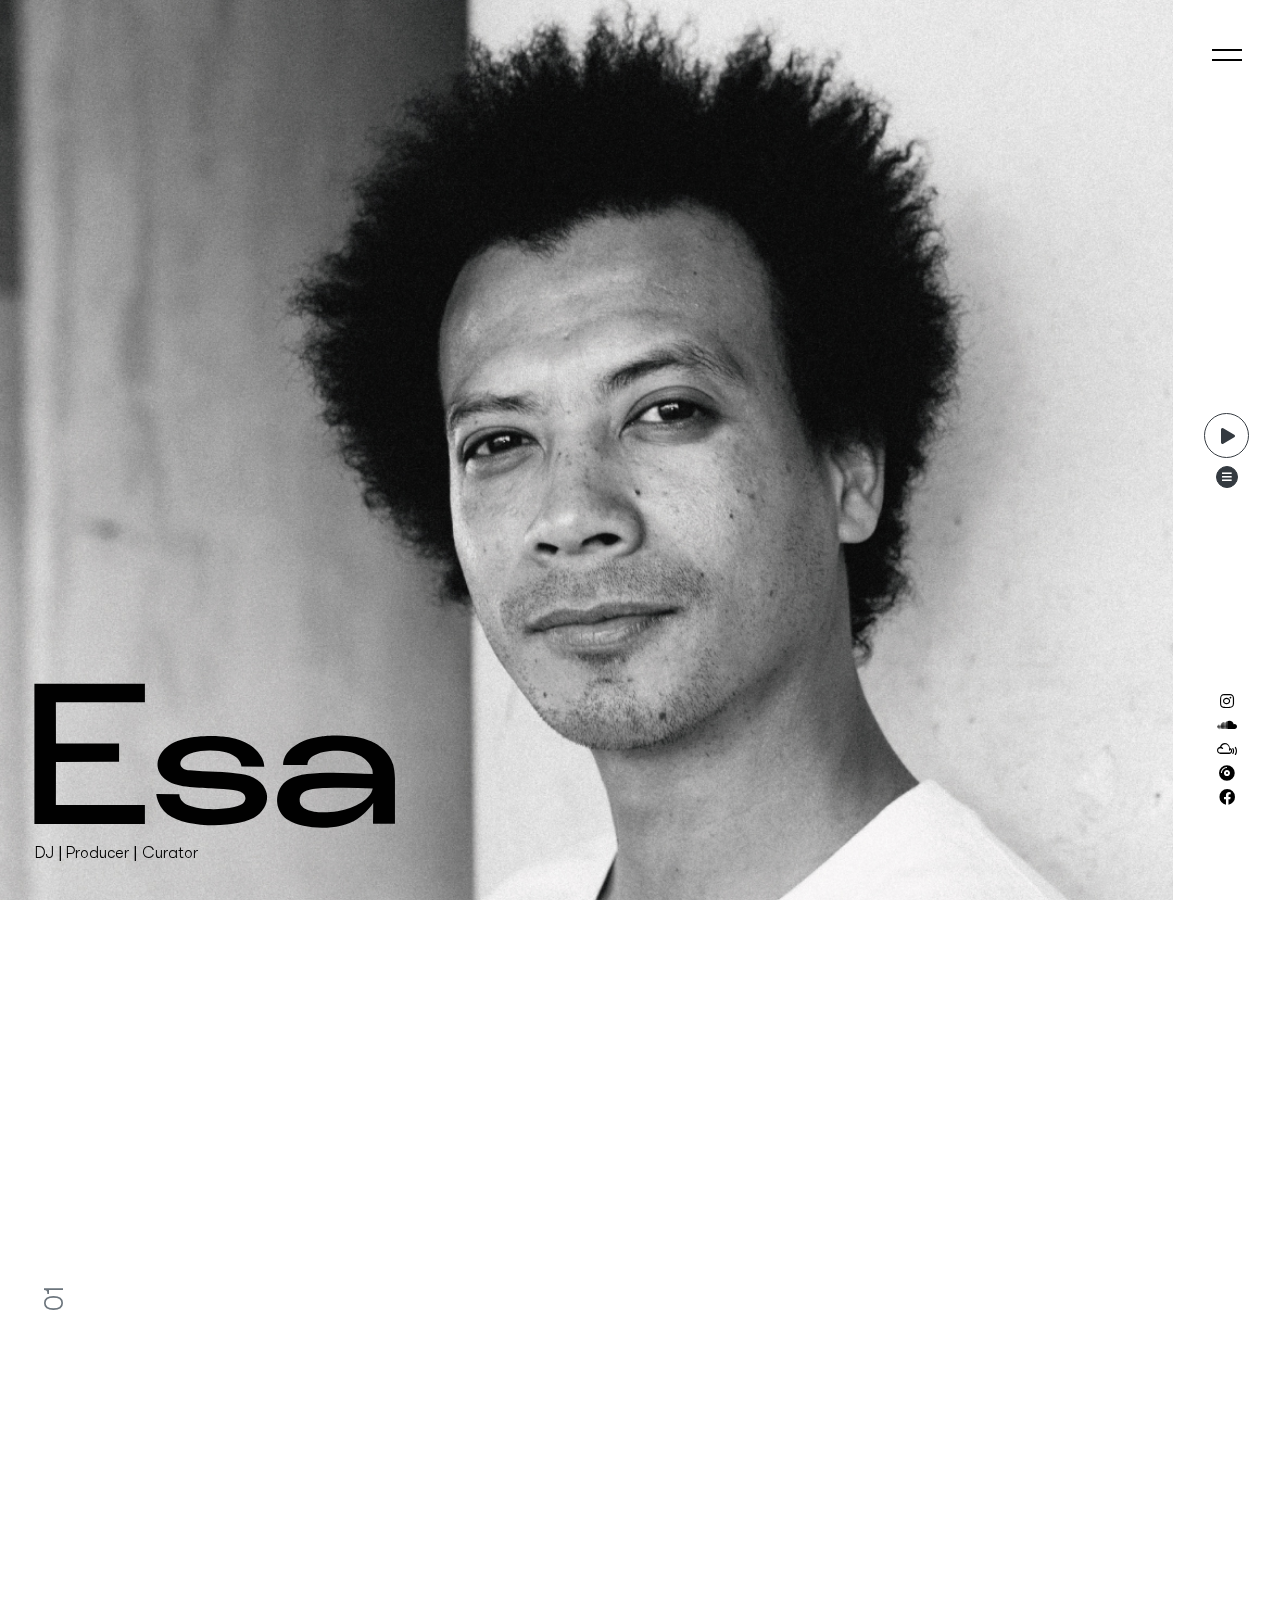
==== commit 1814ae8b: "add sc player" ====
--- a/index.html
+++ b/index.html
@@ -16,6 +16,8 @@
   <!-- Custom styles for this template -->
   <link href="css/agency.css" rel="stylesheet">
   <link href="css/aos.css" rel="stylesheet">
+  <link href="css/fontawesome/css/all.css" rel="stylesheet">
+  <link rel="stylesheet" type="text/css" href="css/sc-player-minimal.css" />
 
 </head>
 
@@ -36,14 +38,34 @@
       <a class="d-block" href="page-bio.html">Bio</a>
       <a class="d-block" href="page-archive.html">Journal</a>
       <a class="d-block" href="page-projects.html">Projects</a>
-      <a class="d-block" href="mailto:thomas@thepool-london.com">Booking</a>
-    </div>
-  </div>
-
-  <div class="sidebar">
-    <a href="https://www.instagram.com/esawilliams/" target="_blank">IG</a> — 
-    <a href="https://soundcloud.com/esawilliams" target="_blank">SC</a> — 
-    <a href="https://www.facebook.com/esawilliams.music/" target="_blank">FB</a>
+      <a class="d-block" href="page-bookings.html">Bookings</a>
+    </div>
+  </div>
+  
+  <div id="player">
+    <div class="inner no-gutters">
+      <a href="https://soundcloud.com/esawilliams/sets/releases" class="sc-player"></a>
+    </div>
+  </div>
+  
+
+  <div class="sidebar d-flex flex-column align-items-center col-1">
+    <div class="col"></div>
+    <div class="col d-flex flex-column align-items-center justify-content-center">
+      <button class="btn btn-outline-dark btn-circle m-1">
+        <i class="fa fa-play sc-remote-link"></i>
+      </button>
+      <button class="player-toggler btn btn-dark btn-circle btn-circle-xs m-1">
+        <i class="fa fa-bars"></i>
+      </button>
+    </div>
+    <div class="col d-flex flex-column align-items-center justify-content-center">
+      <a class="" href="https://www.instagram.com/esawilliams/" target="_blank"><i class="fab fa-instagram"></i></a>
+      <a class="" href="https://soundcloud.com/esawilliams" target="_blank"><i class="fab fa-soundcloud"></i></a>
+      <a class="" href="https://www.mixcloud.com/esawilliams-music/" target="_blank"><i class="fab fa-mixcloud"></i></a>
+      <a class="" href="https://www.discogs.com/artist/1931393-Esa-Williams" target="_blank"><i class="fa fa-compact-disc"></i></a>
+      <a class="" href="https://www.facebook.com/esawilliams.music/" target="_blank"><i class="fab fa-facebook"></i></a>
+    </div>
   </div>
 
 
@@ -51,7 +73,7 @@
   <header class="h-100" id="home">
     <div class="row no-gutters h-100">
       <div class="col-md-11 cover h-100 d-flex align-items-end" style="background-image: url(img/home.jpg);">
-        <div class="inner" data-aos="fade-left" data-aos-duration="600">
+        <div class="inner" data-aos="fade-left" data-aos-duration="1000">
           <span class="h1">Esa</span><br/>
           DJ | Producer | Curator
         </div>
@@ -72,7 +94,7 @@
         </h3>
         <a href="page-bio.html">Read More →</a>
       </div>
-      <div class="col-md-6 offset-1" data-aos="fade-left" data-aos-duration="600">
+      <div class="col-md-6 offset-1" data-aos="fade-left" data-aos-duration="1000">
         <img class="img-fluid" src="img/home02.jpg" data-rellax-speed="3"/>
       </div>
     </div>
@@ -85,7 +107,7 @@
         <h3 class="section-num text-muted">02</h3>
       </div>
       <div class="col-5 pt-5">
-        <div class="row pt-5" data-aos="fade-right" data-aos-duration="600">
+        <div class="row pt-5" data-aos="fade-right" data-aos-duration="1000">
           <div class="col">
             <h3 class="mb-4">
               "I remember going to a bar. I told the guy, listen, I don’t have demos but I can give you a live demo. I took the bongo drum in, some records and started mixing."
@@ -93,19 +115,19 @@
             <a class="text-white" href="page-archive.html">Follow my journey →</a>
           </div>
         </div>
-        <div class="row pt-5" data-aos="fade-up" data-aos-duration="600">
+        <div class="row pt-5" data-aos="fade-up" data-aos-duration="1000">
           <div class="col-md-9">
             <img class="img-fluid" src="img/home07.jpg" data-rellax-speed="0.5"/>
           </div>
         </div>
       </div>
       <div class="col-5">
-        <div class="row pb-5" data-aos="fade-up" data-aos-duration="600">
+        <div class="row pb-5" data-aos="fade-up" data-aos-duration="1000">
           <div class="col-md-9 offset-3">
             <img class="img-fluid" src="img/home08.jpg" data-rellax-speed="2"/>
           </div>
         </div>
-        <div class="row pt-3" data-aos="fade-left" data-aos-duration="600">
+        <div class="row pt-3" data-aos="fade-left" data-aos-duration="1000">
           <div class="col-md-11">
             <h1>Journal</h1>
             <h3 class="mb-4">
@@ -122,10 +144,10 @@
   <section id="myprojects">
     <div class="row d-flex align-items-center no-gutters">
       <h3 class="section-num text-muted position-absolute">03</h3>
-      <div class="col-md-6" data-aos="fade-right" data-aos-duration="600">
+      <div class="col-md-6" data-aos="fade-right" data-aos-duration="1000">
         <img class="img-fluid" src="img/home05.jpg" data-rellax-speed="1"/>
       </div>
-      <div class="col-md-4 offset-1" data-aos="fade-up" data-aos-duration="600">
+      <div class="col-md-4 offset-1" data-aos="fade-up" data-aos-duration="1000">
         <h1>Projects</h1>
         <h3 class="mb-4">
           A producer, DJ and curator, London-based South African Esa Williams is a true musical polymath.
@@ -141,19 +163,19 @@
       <div class="col-md-1 d-flex align-items-center justify-content-center">
         <h3 class="section-num text-muted">04</h3>
       </div>
-      <div class="col-md-10" data-aos="fade-up" data-aos-duration="600">
+      <div class="col-md-10" data-aos="fade-up" data-aos-duration="1000">
         <div class="row">
           <img class="img-fluid" src="img/home06.jpg" data-rellax-speed="1"/>
         </div>
       </div>
     </div>
     <div class="row no-gutters pt-5">
-      <div class="col-md-12 text-center" data-aos="fade-down" data-aos-duration="600">
+      <div class="col-md-12 text-center" data-aos="fade-down" data-aos-duration="1000">
         <h1>Bookings</h1>
         <h3 class="mb-4">
-          Continue the joutney...
+          Continue the journey...
         </h3>
-        <a href="#">Book me →</a>
+        <a href="page-bookings.html">Book me →</a>
       </div>
     </div>
   </section>
@@ -166,8 +188,10 @@
   <script src="vendor/jquery-easing/jquery.easing.min.js"></script>
 
   <!-- Custom scripts for this template -->
+  <script src="js/aos.js"></script>
+  <script type="text/javascript" src="js/soundcloud.player.api.js"></script>
+  <script type="text/javascript" src="js/sc-player.js"></script>
   <script src="js/agency.js"></script>
-  <script src="js/aos.js"></script>
   <script>
     AOS.init();
   </script>
--- a/css/agency.css
+++ b/css/agency.css
@@ -26,6 +26,13 @@
   color: #010101;
   font-family: 'GT Walsheim Pro Light', -apple-system, BlinkMacSystemFont, 'Segoe UI', Roboto, 'Helvetica Neue', Arial, sans-serif, 'Apple Color Emoji', 'Segoe UI Emoji', 'Segoe UI Symbol', 'Noto Color Emoji';
 }
+body.static{
+  overflow: hidden;
+}
+a, .btn{
+  -webkit-transition: all 600ms cubic-bezier(.165,.84,.44,1) !important;
+  transition: all 600ms cubic-bezier(.165,.84,.44,1) !important;
+}
 
 p {
   line-height: 1.25;
@@ -35,12 +42,9 @@
   color: #010101;
 }
 
-a:hover {
-  color: #010101;
-}
-
-.text-primary {
-  color: #fed136 !important;
+a:hover, a.active {
+  color: #c0c0c0;
+  text-decoration: none;
 }
 .overlay-text {
   float:right;
@@ -71,11 +75,6 @@
 .parallax-layer {
   position: absolute;
 }
-.rellax{
-  position: absolute;
-  transition: all 1200ms ease-out;
-  z-index: 1;
-}
 .page-section {
   position: relative;
   min-height: 100%;
@@ -123,6 +122,32 @@
   font-size: 18px;
   padding: 20px 40px;
 }
+.btn-circle {
+  width: 45px;
+  height: 45px;
+  line-height: 45px;
+  text-align: center;
+  padding: 0;
+  border-radius: 50%;
+}
+
+.btn-circle i {
+  position: relative;
+  top: 1px;
+  left: 1px;
+}
+
+.btn-circle-xs {
+  width: 22px;
+  height: 22px;
+  line-height: 22px;
+  font-size: 11px;
+}
+.btn-circle-xs i {
+  position: relative;
+  top: 0px;
+  left: 0px;
+}
 
 .btn-primary {
   background-color: #fed136;
@@ -141,8 +166,7 @@
 
 #mainNav {
   background-color: #fff;
-  padding: 1.5% 3% !important;
-  transition: all 0.3s;
+  padding: 1% 3% !important;
 }
 
 #mainNav .navbar-toggler {
@@ -162,11 +186,9 @@
 }
 
 #mainNav .navbar-brand {
-  width: 160px;
   color: #010101;
   font-family: "KonstantGrotesk";
-  transition: all 0.3s;
-  padding: 0.75rem 0 0.375rem !important;
+  padding: 2% 0 !important;
   margin: 0 !important;
 }
 body.home #mainNav .navbar-brand{
@@ -207,10 +229,14 @@
     background-color: transparent;
   }
   #mainNav .navbar-brand {
-    font-size: 1.5em;
+    font-size: 1.5rem;
   }
   #mainNav .navbar-nav .nav-item .nav-link {
     padding: 1.1em 1em !important;
+  }
+  #player .navbar-brand {
+    font-size: 1.5rem;
+    position: fixed;
   }
   
 }
@@ -226,7 +252,6 @@
   background-color: #fff;
   opacity: 0;
   pointer-events: none;
-  transition: all 600ms ease;
 }
 .mobile-navbar.show{
   opacity: 1;
@@ -241,10 +266,6 @@
   font-size: 3rem;
   transform: translateY(25%);
   opacity: 0;
-  transition: all 660ms ease-in-out;
-}
-.mobile-navbar a:hover, .mobile-navbar a.active{
-  color: #30b8b0;
 }
 .mobile-navbar.show a{
   transform: translateY(0);
@@ -267,10 +288,6 @@
   -moz-transform: rotate(0deg);
   -o-transform: rotate(0deg);
   transform: rotate(0deg);
-  -webkit-transition: 330ms ease-in-out;
-  -moz-transition: 330ms ease-in-out;
-  -o-transition: 330ms ease-in-out;
-  transition: 330ms ease-in-out;
   cursor: pointer;
 }
 
@@ -319,11 +336,13 @@
 
 .sidebar{
   position: fixed;
-  bottom: 3%;
-  right: -2%;
+  height: 100%;
+  right: 0;
+  top: 0;
+  z-index: 1021;
+}
+.rotate{
   transform: rotate(-90deg);
-  transform-origin: top left;
-  z-index: 1021;
 }
 .section-num{
   left: 3%;
@@ -899,3 +918,53 @@
 ul.social-buttons li a:active, ul.social-buttons li a:focus, ul.social-buttons li a:hover {
   background-color: #fed136;
 }
+
+/* Player */
+
+/* MOBILE NAV */
+
+#player {
+  height: 100%;
+  width: 100%;
+  position: fixed;
+  z-index: 1020;
+  top: 0;
+  left: 0;
+  background-color: #fff;
+  opacity: 0;
+  pointer-events: none;
+  transition: all 1000ms ease;
+  overflow-y: auto;
+}
+#player.show{
+  opacity: 1;
+  pointer-events: auto;
+}
+#player .inner{
+  margin: 0% 3%;
+}
+#player .navbar-brand{
+  font-family: "KonstantGrotesk";
+  padding: 3% 0;
+  background: #fff;
+  z-index: 1;
+  width: 100%;
+}
+#player a{
+  font-family: 'GT Walsheim Pro Light', -apple-system, BlinkMacSystemFont, 'Segoe UI', Roboto, 'Helvetica Neue', Arial, sans-serif, 'Apple Color Emoji', 'Segoe UI Emoji', 'Segoe UI Symbol', 'Noto Color Emoji';
+  transform: translateY(25%);
+  opacity: 0;
+  -webkit-transition: all .60s cubic-bezier(.165,.84,.44,1);
+  transition: all .60s cubic-bezier(.165,.84,.44,1);
+}
+#player.show a{
+  transform: translateY(0);
+  opacity: 1;
+}
+
+#player .closebtn {
+  position: absolute;
+  top: 20px;
+  right: 45px;
+  font-size: 60px;
+}--- a/css/sc-player-minimal.css
+++ b/css/sc-player-minimal.css
@@ -0,0 +1,193 @@
+.sc-player{
+    width: 100%;
+    font-family: 'GT Walsheim Pro Light', -apple-system, BlinkMacSystemFont, 'Segoe UI', Roboto, 'Helvetica Neue', Arial, sans-serif, 'Apple Color Emoji', 'Segoe UI Emoji', 'Segoe UI Symbol', 'Noto Color Emoji';
+    height: auto;
+    position: relative;
+    margin-bottom: 3.5%;
+    font-size: 1rem;
+    line-height: 1;
+    color: #010101;
+  }
+  
+  .sc-player ol, .sc-player li{
+    margin: 0;
+    padding: 0;
+    list-style-position: inside;
+  }
+  
+  /* controls */
+  
+  .sc-player .sc-controls{
+    position: absolute;
+    top: 0;
+    display: flex;
+    width: 100%;
+    justify-content: center;
+    height: 100%;
+    align-items: center;
+    opacity: 0;
+    background: rgba(0,0,0,0.3);
+    transition: 0.3s ease;
+  }
+  .sc-player .sc-controls:hover{
+    opacity: 1;
+  }
+  
+  .sc-player .sc-controls a{
+    width: 60px;
+    height: 60px;
+    border: 2px solid #010101;
+    color: transparent;
+    -webkit-text-stroke: 2px #010101;
+    border-radius: 100%;
+    text-align: center;
+    display: flex;
+    align-items: center;
+    justify-content: center;
+    text-decoration: none;
+  }
+  .sc-player .sc-controls a i{
+    line-height: 1.5rem;
+    font-size: 1.5rem;
+  }
+  
+  .sc-player .sc-controls a.sc-pause{
+    display: none;
+  }
+  
+  .sc-player.playing .sc-controls a.sc-play{
+    display: none;
+  }
+  
+  .sc-player.playing .sc-controls a.sc-pause{
+    display: flex;
+  }
+  
+  /* scrubber */
+  
+  .sc-scrubber-box {
+    position: fixed;
+    width: 88.666667%;
+    z-index: 1;
+    background-color: #fff;
+  }
+  .sc-scrubber {
+    height: 2px;
+    margin: calc(4% + 4px) 0;
+  }
+  
+  .sc-scrubber .sc-time-span{
+    height: 100%;
+    position: relative;
+    background-color: #e1e1e1;
+  }
+  .sc-scrubber .sc-time-span img {
+    height: 100%;
+    width: 100%;
+    position: absolute;
+    left: 0;
+    top: 0;
+    opacity: 0;
+  }
+  
+  .sc-scrubber .sc-buffer, .sc-scrubber .sc-played{
+    height: 100%;
+    position: absolute;
+    top: 0;
+    width: 0;
+    -webkit-transition: width 0.1s ease;
+    cursor: pointer;
+  }
+  .sc-scrubber .sc-buffer {
+    background-color:  #c1c1c1;
+    opacity: 1;
+  }
+  
+  .sc-scrubber .sc-played {
+    background-color: #010101;
+    opacity: 1;
+  }
+  
+  .sc-scrubber .sc-time-indicators{
+    position: absolute;
+    right: 0;
+    color: #010101;
+    font-size: 0.5rem;
+    line-height: 1;
+    padding-top: 5px;
+  }
+  
+  /* tracks */
+  
+  /* Track listings*/
+  
+  .sc-player ol.sc-trackslist{
+    width: 100%;
+    display: inline-block;
+    margin-top: 9%;
+  }
+  
+  .sc-player ol.sc-trackslist li{
+    float: left;
+    width: 100%;
+    cursor: pointer;
+    list-style: none;
+    display: flex;
+    justify-content: space-between;
+  }
+  .sc-player ol.sc-trackslist li a{
+    color: #010101;
+    text-decoration: none;
+    line-height: 1.5;
+  }
+  .sc-player ol.sc-trackslist li.active a, .sc-player ol.sc-trackslist li:hover a {
+    text-decoration: none;
+    color: #c1c1c1;
+  }
+  .sc-player ol.sc-trackslist .sc-track-duration{
+      display: none;
+  }
+  
+  /* Track info*/
+  
+  .sc-player .sc-info{
+
+  }
+  
+  .sc-player .sc-info.active{
+    left: 25%;
+    top: 5%;
+  }
+  
+  
+  .sc-player .sc-info-toggle{
+    position: absolute;
+    top: 10px;
+    left: 10px;
+    display: none;
+  }
+  
+  .sc-player .sc-info-toggle.active{
+    left: -5000px;
+  }
+  
+  .sc-player .sc-info-close{
+    position: absolute;
+    top: 10px;
+    right: 20px;
+  }
+  
+  /* utilities */
+  
+  .sc-player .hidden {
+    display: none;
+  }
+  
+  .sc-player-engine-container{
+    width: 1px;
+    height: 1px;
+    position: fixed;
+    top: 2px;
+    left: 2px;
+  }
+  